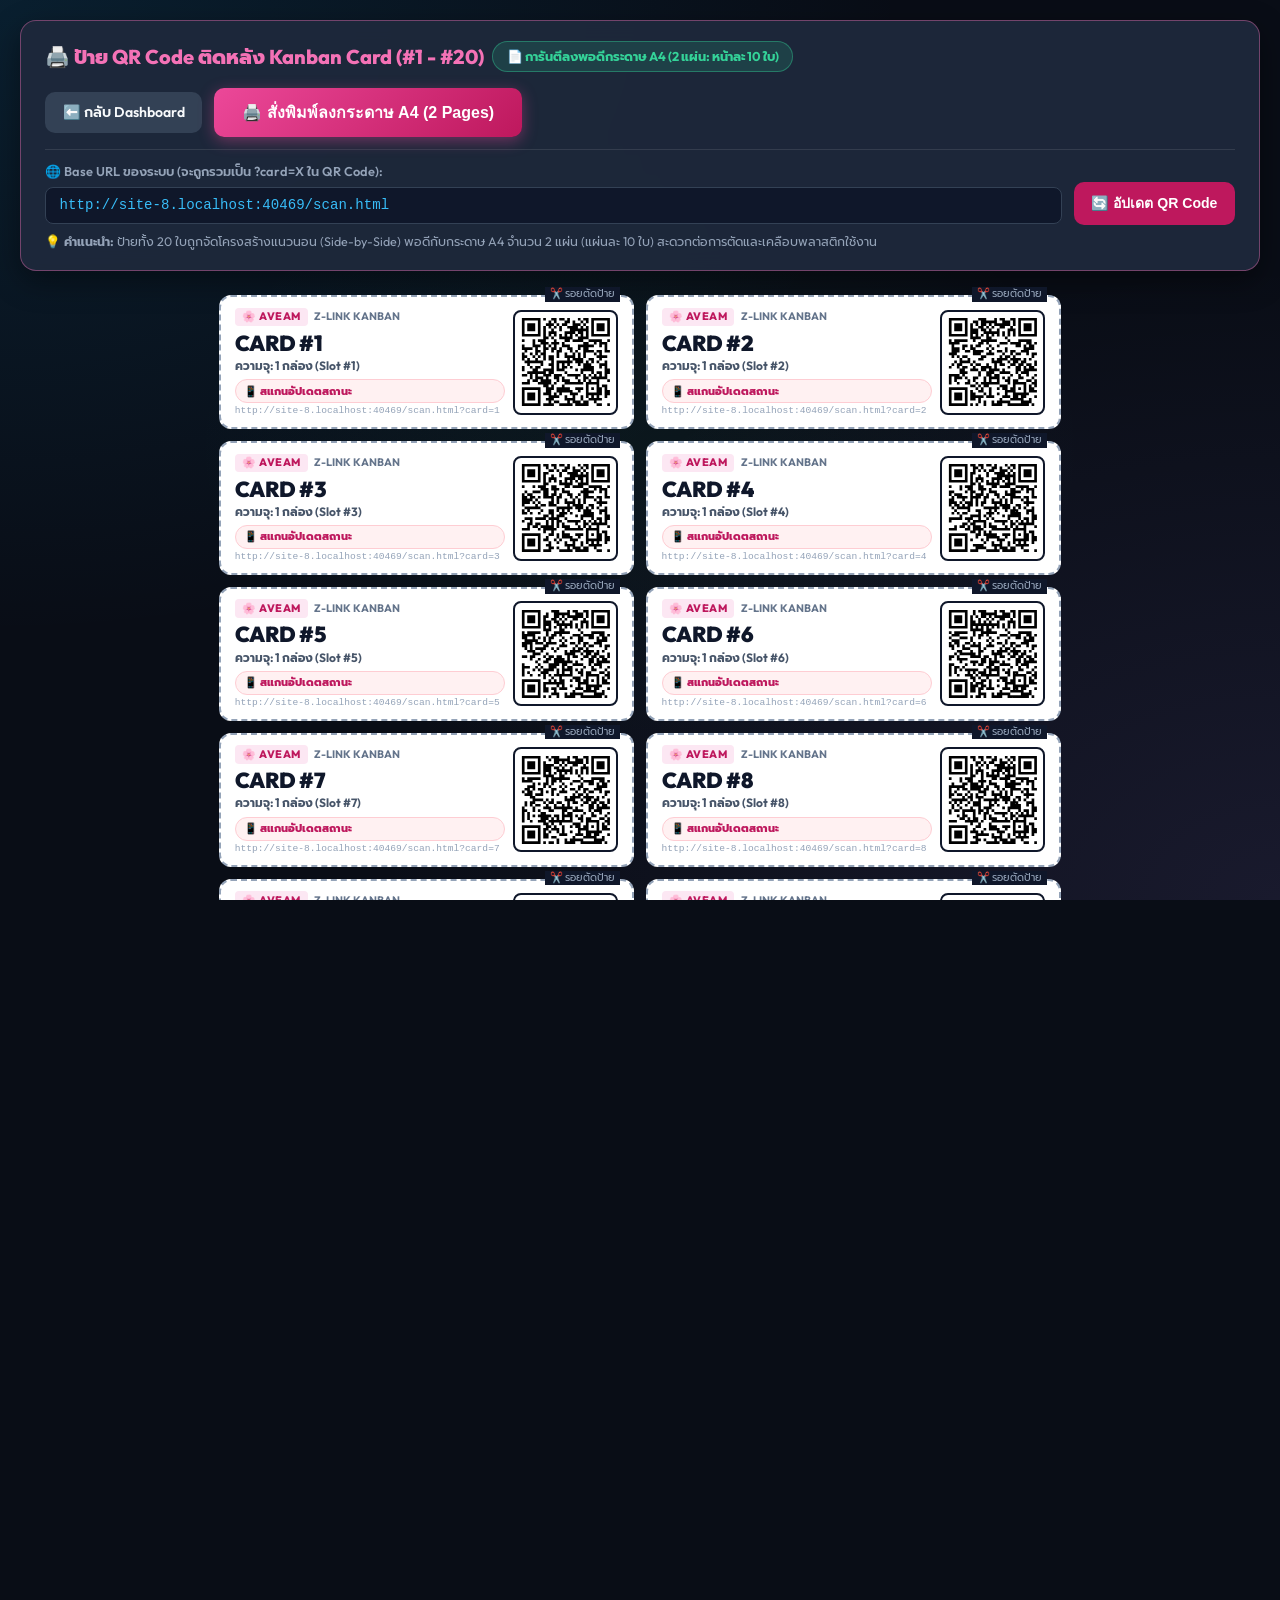
==== print-qr.html @ 9357ed95 "feat(wip): split WIP into CNC and Bench Assembly dual sub-boxes and add operator matrix display" ====
<!DOCTYPE html>
<html lang="th" class="print-page">
<head>
  <meta charset="UTF-8">
  <meta name="viewport" content="width=device-width, initial-scale=1.0">
  <title>Z-LINK Kanban Cards - QR Code Printable Labels (A4 Single Page) | Aveam</title>
  <link rel="stylesheet" href="css/style.css?v=20261001_v7">
  <style>
    /* Global Page Styling */
    body {
      background-color: #0f172a;
      color: #f8fafc;
      font-family: 'Inter', system-ui, -apple-system, sans-serif;
      margin: 0;
      padding: 1.25rem;
    }

    .print-control-panel {
      background: rgba(30, 41, 59, 0.95);
      border: 1px solid rgba(244, 114, 182, 0.4);
      border-radius: 16px;
      padding: 1.25rem 1.5rem;
      margin-bottom: 1.5rem;
      box-shadow: 0 10px 30px rgba(0, 0, 0, 0.4);
      backdrop-filter: blur(10px);
    }

    .panel-header {
      display: flex;
      justify-content: space-between;
      align-items: center;
      flex-wrap: wrap;
      gap: 1rem;
      margin-bottom: 0.75rem;
      border-bottom: 1px solid rgba(255, 255, 255, 0.1);
      padding-bottom: 0.75rem;
    }

    .panel-title {
      font-size: 1.25rem;
      font-weight: 800;
      color: #f472b6;
      display: flex;
      align-items: center;
      gap: 0.5rem;
    }

    .url-config-row {
      display: flex;
      align-items: center;
      gap: 0.75rem;
      flex-wrap: wrap;
    }

    .url-input-group {
      flex: 1;
      min-width: 280px;
    }

    .url-input-group label {
      display: block;
      font-size: 0.8rem;
      color: #94a3b8;
      margin-bottom: 0.35rem;
      font-weight: 600;
    }

    .url-input-group input {
      width: 100%;
      background: #0f172a;
      border: 1px solid #334155;
      border-radius: 8px;
      padding: 0.6rem 0.85rem;
      color: #38bdf8;
      font-family: monospace;
      font-size: 0.88rem;
      outline: none;
    }

    .url-input-group input:focus {
      border-color: #f472b6;
      box-shadow: 0 0 0 2px rgba(244, 114, 182, 0.2);
    }

    .btn-print {
      background: linear-gradient(135deg, #ec4899, #be185d);
      color: white;
      border: none;
      padding: 0.75rem 1.75rem;
      border-radius: 10px;
      font-weight: 800;
      font-size: 1rem;
      cursor: pointer;
      display: inline-flex;
      align-items: center;
      gap: 0.5rem;
      box-shadow: 0 4px 15px rgba(236, 72, 153, 0.4);
      transition: all 0.2s ease;
    }

    .btn-print:hover {
      transform: translateY(-2px);
      box-shadow: 0 6px 20px rgba(236, 72, 153, 0.6);
    }

    .btn-back {
      background: #334155;
      color: #f8fafc;
      border: none;
      padding: 0.65rem 1.1rem;
      border-radius: 10px;
      font-weight: 600;
      font-size: 0.88rem;
      text-decoration: none;
      display: inline-flex;
      align-items: center;
      gap: 0.4rem;
      transition: all 0.2s ease;
    }

    .btn-back:hover {
      background: #475569;
    }

    .a4-notice-badge {
      display: inline-flex;
      align-items: center;
      gap: 0.4rem;
      background: rgba(52, 211, 153, 0.15);
      border: 1px solid rgba(52, 211, 153, 0.4);
      color: #34d399;
      padding: 0.35rem 0.85rem;
      border-radius: 20px;
      font-size: 0.8rem;
      font-weight: 700;
    }

    /* SCREEN PREVIEW CONTAINER (A4 Proportion Simulation) */
    .printable-cards-grid {
      display: grid;
      grid-template-columns: repeat(2, 1fr);
      gap: 0.75rem;
      max-width: 860px;
      margin: 0 auto;
    }

    /* INDIVIDUAL KANBAN CARD LABEL (Compact Horizontal Side-by-Side Design) */
    .qr-card-label {
      background: #ffffff;
      color: #0f172a;
      border: 2px dashed #94a3b8;
      border-radius: 12px;
      padding: 0.65rem 0.85rem;
      display: flex;
      flex-direction: row;
      align-items: center;
      justify-content: space-between;
      box-sizing: border-box;
      position: relative;
      min-height: 125px;
    }

    .card-info-side {
      flex: 1;
      display: flex;
      flex-direction: column;
      justify-content: center;
      padding-right: 0.5rem;
    }

    .brand-row {
      display: flex;
      align-items: center;
      gap: 0.4rem;
      margin-bottom: 0.2rem;
    }

    .brand-tag {
      font-size: 0.68rem;
      font-weight: 800;
      background: #fce7f3;
      color: #be185d;
      padding: 0.1rem 0.45rem;
      border-radius: 4px;
      letter-spacing: 0.5px;
    }

    .system-tag {
      font-size: 0.68rem;
      font-weight: 700;
      color: #64748b;
    }

    .card-big-title {
      font-size: 1.35rem;
      font-weight: 900;
      color: #0f172a;
      line-height: 1.1;
      margin: 0.15rem 0;
      letter-spacing: -0.5px;
    }

    .card-subtitle {
      font-size: 0.75rem;
      font-weight: 700;
      color: #475569;
      margin-bottom: 0.3rem;
    }

    .scan-instruction {
      font-size: 0.68rem;
      font-weight: 800;
      color: #be185d;
      background: #fff1f2;
      padding: 0.2rem 0.5rem;
      border-radius: 12px;
      border: 1px solid #fecdd3;
      display: inline-block;
      margin-bottom: 0.2rem;
    }

    .target-url-text {
      font-size: 0.6rem;
      color: #94a3b8;
      font-family: monospace;
      word-break: break-all;
      line-height: 1.1;
    }

    .qr-code-side {
      display: flex;
      flex-direction: column;
      align-items: center;
      justify-content: center;
    }

    .qr-code-wrapper {
      background: #ffffff;
      padding: 0.35rem;
      border: 2px solid #0f172a;
      border-radius: 8px;
      display: flex;
      justify-content: center;
      align-items: center;
      width: 105px;
      height: 105px;
      box-sizing: border-box;
    }

    .qr-code-wrapper svg,
    .qr-code-wrapper img,
    .qr-code-wrapper canvas {
      width: 100% !important;
      height: 100% !important;
      display: block;
    }

    .cut-line-hint {
      position: absolute;
      top: -10px;
      right: 12px;
      font-size: 0.65rem;
      color: #94a3b8;
      background: #0f172a;
      padding: 0 0.3rem;
    }

    /* ==========================================================================
       MEDIA PRINT STYLES - STRICT 1-PAGE A4 PORTRAIT ENFORCEMENT
       ========================================================================== */
    @page {
      size: A4 portrait;
      margin: 4mm 5mm;
    }

    @media print {
      html, body {
        background: #ffffff !important;
        color: #000000 !important;
        padding: 0 !important;
        margin: 0 !important;
        height: auto !important;
        overflow: visible !important;
      }

      .print-control-panel,
      .cut-line-hint,
      header,
      footer {
        display: none !important;
      }

      .printable-cards-grid {
        display: grid !important;
        grid-template-columns: repeat(2, 1fr) !important;
        gap: 3mm 4mm !important;
        width: 100% !important;
        height: auto !important;
        box-sizing: border-box !important;
        margin: 0 !important;
        padding: 0 !important;
      }

      .qr-card-label {
        border: 1.5px dashed #475569 !important;
        border-radius: 8px !important;
        padding: 2.5mm 3.5mm !important;
        box-shadow: none !important;
        page-break-inside: avoid !important;
        break-inside: avoid !important;
        height: 52mm !important;
        max-height: 52mm !important;
        box-sizing: border-box !important;
      }

      .brand-tag {
        background: #fce7f3 !important;
        color: #be185d !important;
        font-size: 6.5pt !important;
        -webkit-print-color-adjust: exact;
        print-color-adjust: exact;
      }

      .system-tag {
        font-size: 6.5pt !important;
        color: #475569 !important;
      }

      .card-big-title {
        font-size: 13pt !important;
        color: #000000 !important;
        font-weight: 900 !important;
      }

      .card-subtitle {
        font-size: 7.5pt !important;
        color: #334155 !important;
      }

      .scan-instruction {
        font-size: 6.5pt !important;
        background: #fff1f2 !important;
        color: #be185d !important;
        border: 1px solid #fecdd3 !important;
        -webkit-print-color-adjust: exact;
        print-color-adjust: exact;
      }

      .target-url-text {
        font-size: 5.5pt !important;
        color: #64748b !important;
      }

      .qr-code-wrapper {
        width: 44mm !important;
        height: 44mm !important;
        padding: 1mm !important;
        border: 1.5px solid #000000 !important;
        border-radius: 6px !important;
      }
    }
  </style>
</head>
<body>

  <!-- TOP CONTROL PANEL (EXCLUDED FROM PRINT) -->
  <div class="print-control-panel">
    <div class="panel-header">
      <div class="panel-title">
        <span>🖨️ ป้าย QR Code ติดหลัง Kanban Card (#1 - #20)</span>
        <span class="a4-notice-badge">📄 การันตีลงพอดีกระดาษ A4 (2 แผ่น: หน้าละ 10 ใบ)</span>
      </div>
      <div style="display: flex; gap: 0.75rem; align-items: center;">
        <a href="index.html" class="btn-back">⬅️ กลับ Dashboard</a>
        <button class="btn-print" onclick="window.print()">
          <span>🖨️ สั่งพิมพ์ลงกระดาษ A4 (2 Pages)</span>
        </button>
      </div>
    </div>

    <div class="url-config-row">
      <div class="url-input-group">
        <label for="baseUrlInput">🌐 Base URL ของระบบ (จะถูกรวมเป็น ?card=X ใน QR Code):</label>
        <input type="text" id="baseUrlInput" placeholder="https://your-domain.com/scan.html">
      </div>
      <button class="btn-back" onclick="updateQRCodes()" style="margin-top: 1.25rem; background: #be185d; color: white;">
        🔄 อัปเดต QR Code
      </button>
    </div>
    <div style="font-size: 0.78rem; color: #94a3b8; margin-top: 0.5rem;">
      💡 <strong>คำแนะนำ:</strong> ป้ายทั้ง 20 ใบถูกจัดโครงสร้างแนวนอน (Side-by-Side) พอดีกับกระดาษ A4 จำนวน 2 แผ่น (แผ่นละ 10 ใบ) สะดวกต่อการตัดและเคลือบพลาสติกใช้งาน
    </div>
  </div>

  <!-- PRINTABLE CARDS CONTAINER (20 CARDS) -->
  <div class="printable-cards-grid" id="cardsPrintContainer">
    <!-- Generated dynamically via JS -->
  </div>

  <!-- QR CODE GENERATOR SCRIPT (OFFLINE STANDALONE SVG GENERATOR) -->
  <script src="js/qrcode.min.js"></script>
  <script>
    // Offline QR code generator using qrcode.min.js SVG renderer
    function generateQRCodeSVG(text) {
      if (typeof qrcode !== 'undefined') {
        try {
          const typeNumber = 0; // Auto detect
          const errorCorrectionLevel = 0; // Level M
          const qr = qrcode(typeNumber, errorCorrectionLevel);
          qr.addData(text);
          qr.make();
          return qr.createSvgTag(3, 1);
        } catch (e) {
          console.error("qrcode library error:", e);
        }
      }
      // Fallback Image URL using QuickChart API if script fails
      const encoded = encodeURIComponent(text);
      return `<img src="https://quickchart.io/qr?text=${encoded}&size=150&margin=1" alt="QR Code" style="width:100%;height:100%;object-fit:contain;">`;
    }

    // Default base URL determination
    function getInitialBaseUrl() {
      const currentUrl = window.location.href;
      const baseUrl = currentUrl.substring(0, currentUrl.lastIndexOf('/') + 1) + 'scan.html';
      return baseUrl;
    }

    function renderPrintableCards() {
      const baseUrlInput = document.getElementById('baseUrlInput');
      let targetBase = baseUrlInput.value.trim();

      if (!targetBase) {
        targetBase = getInitialBaseUrl();
        baseUrlInput.value = targetBase;
      }

      const container = document.getElementById('cardsPrintContainer');
      let html = '';

      for (let i = 1; i <= 20; i++) {
        const fullCardUrl = targetBase.includes('?') 
          ? `${targetBase}&card=${i}`
          : `${targetBase}?card=${i}`;

        const qrSvg = generateQRCodeSVG(fullCardUrl);

        html += `
          <div class="qr-card-label">
            <span class="cut-line-hint">✂️ รอยตัดป้าย</span>
            
            <div class="card-info-side">
              <div class="brand-row">
                <span class="brand-tag">🌸 AVEAM</span>
                <span class="system-tag">Z-LINK KANBAN</span>
              </div>
              <div class="card-big-title">CARD #${i}</div>
              <div class="card-subtitle">ความจุ: 1 กล่อง (Slot #${i})</div>
              <div class="scan-instruction">📱 สแกนอัปเดตสถานะ</div>
              <div class="target-url-text">${fullCardUrl}</div>
            </div>

            <div class="qr-code-side">
              <div class="qr-code-wrapper" id="qr-box-${i}">
                ${qrSvg}
              </div>
            </div>
          </div>
        `;
      }

      container.innerHTML = html;
    }

    function updateQRCodes() {
      renderPrintableCards();
    }

    document.addEventListener('DOMContentLoaded', () => {
      document.getElementById('baseUrlInput').value = getInitialBaseUrl();
      renderPrintableCards();
    });
  </script>
</body>
</html>
---- css/style.css ----
/* ==========================================================================
   Z-LINK KANBAN REALTIME DASHBOARD - DESIGN SYSTEM & STYLES
   Style: Glassmorphism Dark Mode (Vibrant Cyber-Industrial Theme)
   ========================================================================== */

@import url('https://fonts.googleapis.com/css2?family=Outfit:wght@300;400;500;600;700;800&family=Prompt:wght@300;400;500;600;700&display=swap');

:root {
  /* Color Palette - Modern Dark Theme */
  --bg-dark: #090d16;
  --bg-card: rgba(18, 26, 43, 0.75);
  --bg-card-hover: rgba(28, 40, 65, 0.85);
  --bg-glass: rgba(255, 255, 255, 0.03);
  --border-glass: rgba(255, 255, 255, 0.08);
  --border-glow: rgba(56, 189, 248, 0.25);
  
  /* Text Colors */
  --text-main: #f8fafc;
  --text-muted: #94a3b8;
  --text-dim: #64748b;
  
  /* Status Colors */
  --color-job-board: #94a3b8;
  --color-job-board-bg: rgba(148, 163, 184, 0.1);
  
  --color-wip: #38bdf8;
  --color-wip-glow: rgba(56, 189, 248, 0.4);
  --color-wip-bg: rgba(56, 189, 248, 0.12);
  
  --color-qa: #fbbf24;
  --color-qa-glow: rgba(251, 191, 36, 0.4);
  --color-qa-bg: rgba(251, 191, 36, 0.12);
  
  --color-fg: #34d399;
  --color-fg-glow: rgba(52, 211, 153, 0.4);
  --color-fg-bg: rgba(52, 211, 153, 0.12);
  
  --color-shipped: #a78bfa;
  --color-shipped-glow: rgba(167, 139, 250, 0.4);
  --color-shipped-bg: rgba(167, 139, 250, 0.12);

  /* Functional Colors */
  --accent-cyan: #0ea5e9;
  --accent-emerald: #10b981;
  --accent-rose: #f43f5e;
  
  /* Typography */
  --font-family: 'Outfit', 'Prompt', -apple-system, BlinkMacSystemFont, sans-serif;

  /* Elevation & Shadows */
  --shadow-card: 0 8px 32px 0 rgba(0, 0, 0, 0.37);
  --shadow-glow-cyan: 0 0 20px rgba(56, 189, 248, 0.25);
  --shadow-glow-green: 0 0 20px rgba(52, 211, 153, 0.25);
}

* {
  box-sizing: border-box;
  margin: 0;
  padding: 0;
}

html, body {
  margin: 0;
  padding: 0;
  box-sizing: border-box;
}

/* Default Desktop Dashboard Viewport Lock (Single Page) */
html:not(.mobile-page):not(.print-page) {
  height: 100vh;
  max-height: 100vh;
  overflow: hidden;
}

body:not(.mobile-body):not(.print-page):not(.theme-sakura-pink) {
  height: 100vh;
  max-height: 100vh;
  overflow: hidden;
  background-color: var(--bg-dark);
  background-image: 
    radial-gradient(at 0% 0%, rgba(14, 165, 233, 0.12) 0px, transparent 50%),
    radial-gradient(at 100% 100%, rgba(167, 139, 250, 0.1) 0px, transparent 50%),
    radial-gradient(at 50% 50%, rgba(52, 211, 153, 0.05) 0px, transparent 50%);
  background-attachment: fixed;
  color: var(--text-main);
  font-family: var(--font-family);
  display: flex;
  flex-direction: column;
  line-height: 1.4;
}

/* Mobile Scanner & Print Pages - Scrollable */
html.mobile-page,
body.mobile-body,
body.theme-sakura-pink {
  height: auto !important;
  min-height: 100% !important;
  max-height: none !important;
  overflow-y: auto !important;
  overflow-x: hidden !important;
  display: block !important;
  -webkit-overflow-scrolling: touch !important;
  touch-action: pan-y !important;
}

html.mobile-page {
  overflow-y: auto !important;
  height: auto !important;
}

html.print-page,
body.print-page {
  height: auto !important;
  max-height: none !important;
  overflow-y: auto !important;
  display: block !important;
}

/* ==========================================================================
   HEADER SECTION
   ========================================================================== */

.dashboard-header {
  display: flex;
  justify-content: space-between;
  align-items: center;
  padding: 0.45rem 1.25rem;
  background: rgba(15, 23, 42, 0.85);
  backdrop-filter: blur(16px);
  -webkit-backdrop-filter: blur(16px);
  border-bottom: 1px solid var(--border-glass);
  flex-shrink: 0;
  z-index: 100;
}

.brand-section {
  display: flex;
  align-items: center;
  gap: 0.75rem;
}

.brand-logo-badge {
  background: linear-gradient(135deg, #0284c7, #0369a1);
  color: white;
  font-weight: 800;
  font-size: 1.1rem;
  padding: 0.3rem 0.65rem;
  border-radius: 8px;
  letter-spacing: 1px;
  box-shadow: 0 4px 12px rgba(2, 132, 199, 0.4);
}

.title-group h1 {
  font-size: 1.25rem;
  font-weight: 700;
  letter-spacing: 0.5px;
  background: linear-gradient(to right, #ffffff, #94a3b8);
  -webkit-background-clip: text;
  -webkit-text-fill-color: transparent;
  line-height: 1.2;
}

.title-group p {
  font-size: 0.72rem;
  color: var(--text-muted);
  margin: 0.1rem 0 0 0;
}

/* KPI Badges Top Bar */
.kpi-container {
  display: flex;
  gap: 0.65rem;
  align-items: center;
}

.kpi-card {
  display: flex;
  align-items: center;
  gap: 0.55rem;
  background: var(--bg-card);
  border: 1px solid var(--border-glass);
  padding: 0.3rem 0.75rem;
  border-radius: 10px;
  backdrop-filter: blur(8px);
  box-shadow: var(--shadow-card);
  transition: transform 0.2s ease, border-color 0.2s ease;
}

.kpi-card:hover {
  transform: translateY(-2px);
  border-color: rgba(255, 255, 255, 0.2);
}

.kpi-icon {
  font-size: 1.15rem;
  display: flex;
  align-items: center;
  justify-content: center;
  width: 32px;
  height: 32px;
  border-radius: 8px;
}

.kpi-icon.fg { background: var(--color-fg-bg); color: var(--color-fg); }
.kpi-icon.wip { background: var(--color-wip-bg); color: var(--color-wip); }
.kpi-icon.shipped { background: var(--color-shipped-bg); color: var(--color-shipped); }

.kpi-info {
  display: flex;
  flex-direction: column;
}

.kpi-label {
  font-size: 0.65rem;
  text-transform: uppercase;
  letter-spacing: 0.5px;
  color: var(--text-muted);
  font-weight: 600;
  line-height: 1.1;
}

.kpi-value {
  font-size: 1.15rem;
  font-weight: 800;
  line-height: 1.2;
}

.live-clock-box {
  text-align: right;
  border-left: 1px solid var(--border-glass);
  padding-left: 0.85rem;
}

.live-time {
  font-size: 1.15rem;
  font-weight: 700;
  color: #f1f5f9;
  font-family: monospace;
  line-height: 1.1;
}

.live-date {
  font-size: 0.68rem;
  color: var(--text-muted);
}

/* ==========================================================================
   KANBAN BOARD GRID (5 COLUMNS)
   ========================================================================== */

.kanban-board-wrapper {
  padding: 0.4rem 1.25rem 0.5rem;
  max-width: 1920px;
  width: 100%;
  margin: 0 auto;
  box-sizing: border-box;
  flex: 1;
  min-height: 0;
  display: flex;
  flex-direction: column;
  overflow: hidden;
}

.kanban-grid {
  display: grid;
  grid-template-columns: repeat(5, 1fr);
  gap: 0.65rem;
  align-items: stretch;
  flex: 1;
  min-height: 0;
  height: 100%;
}

.kanban-column {
  background: var(--bg-card);
  border: 1px solid var(--border-glass);
  border-radius: 12px;
  padding: 0.5rem 0.65rem;
  backdrop-filter: blur(12px);
  -webkit-backdrop-filter: blur(12px);
  box-shadow: var(--shadow-card);
  height: 100%;
  min-height: 0;
  display: flex;
  flex-direction: column;
  box-sizing: border-box;
  transition: border-color 0.3s ease;
}

.column-header {
  display: flex;
  justify-content: space-between;
  align-items: center;
  padding-bottom: 0.3rem;
  margin-bottom: 0.35rem;
  border-bottom: 1px solid var(--border-glass);
  flex-shrink: 0;
}

.column-title {
  display: flex;
  align-items: center;
  gap: 0.4rem;
  font-size: 0.88rem;
  font-weight: 700;
  letter-spacing: 0.2px;
}

.column-badge {
  background: var(--bg-glass);
  border: 1px solid var(--border-glass);
  color: var(--text-muted);
  font-size: 0.72rem;
  font-weight: 700;
  padding: 0.12rem 0.5rem;
  border-radius: 16px;
}

/* Column Specific Header Styling */
.column-job-board .column-title { color: var(--color-job-board); }
.column-wip .column-title { color: var(--color-wip); }
.column-qa .column-title { color: var(--color-qa); }
.column-fg .column-title { color: var(--color-fg); }
.column-shipped .column-title { color: var(--color-shipped); }

.cards-container {
  display: flex;
  flex-direction: column;
  gap: 0.4rem;
  flex: 1;
  min-height: 0;
  overflow-y: auto;
  padding-right: 0.15rem;
  scrollbar-width: thin;
  scrollbar-color: rgba(255, 255, 255, 0.15) transparent;
}

.cards-container::-webkit-scrollbar {
  width: 4px;
}

.cards-container::-webkit-scrollbar-track {
  background: transparent;
}

.cards-container::-webkit-scrollbar-thumb {
  background: rgba(255, 255, 255, 0.15);
  border-radius: 4px;
}

/* 2-Column Compact Grid for Job Board */
.cards-grid-2col {
  display: grid;
  grid-template-columns: repeat(2, 1fr);
  gap: 0.3rem;
  align-content: start;
}

.kanban-card.card-compact {
  padding: 0.3rem 0.5rem;
  border-radius: 8px;
  display: flex;
  flex-direction: column;
  justify-content: space-between;
}

.card-compact-header {
  display: flex;
  justify-content: space-between;
  align-items: flex-start;
}

.card-compact-brand {
  display: flex;
  align-items: center;
  gap: 0.2rem;
  font-size: 0.68rem;
  font-weight: 800;
  color: #ffffff;
}

.card-compact-title {
  font-weight: 800;
  letter-spacing: 0.5px;
}

.card-compact-bignum {
  font-size: 1.25rem;
  font-weight: 800;
  color: #ffffff;
  line-height: 0.9;
  letter-spacing: -0.5px;
  font-family: var(--font-family);
}

.card-compact-status {
  font-size: 0.68rem;
  font-weight: 700;
  color: #f1f5f9;
  margin: 0.12rem 0;
}

.kanban-card.card-compact .card-time {
  font-size: 0.58rem;
  color: var(--text-dim);
  display: flex;
  align-items: center;
  gap: 0.25rem;
  margin-top: 0.15rem;
}

/* ==========================================================================
   KANBAN CARD COMPONENT
   ========================================================================== */

.kanban-card {
  background: rgba(30, 41, 59, 0.6);
  border: 1px solid var(--border-glass);
  border-radius: 14px;
  padding: 1rem;
  position: relative;
  overflow: hidden;
  transition: all 0.2s ease;
  box-shadow: 0 4px 16px rgba(0, 0, 0, 0.2);
}

.kanban-card:hover {
  transform: translateY(-4px) scale(1.01);
  box-shadow: 0 8px 24px rgba(0, 0, 0, 0.4);
  border-color: rgba(255, 255, 255, 0.2);
}

.kanban-card::before {
  content: '';
  position: absolute;
  left: 0;
  top: 0;
  bottom: 0;
  width: 4px;
  background: var(--card-accent, var(--text-muted));
  border-top-left-radius: 14px;
  border-bottom-left-radius: 14px;
}

.card-top {
  display: flex;
  justify-content: space-between;
  align-items: center;
  margin-bottom: 0.5rem;
}

.card-number-tag {
  font-size: 1.25rem;
  font-weight: 800;
  display: flex;
  align-items: center;
  gap: 0.35rem;
  letter-spacing: 0.5px;
}

.card-status-badge {
  font-size: 0.7rem;
  font-weight: 700;
  text-transform: uppercase;
  padding: 0.25rem 0.6rem;
  border-radius: 20px;
  letter-spacing: 0.5px;
}

.card-body {
  margin-top: 0.4rem;
}

.card-info-row {
  display: flex;
  justify-content: space-between;
  font-size: 0.8rem;
  color: var(--text-muted);
  margin-top: 0.25rem;
}

.card-time {
  font-size: 0.75rem;
  color: var(--text-dim);
  display: flex;
  align-items: center;
  gap: 0.25rem;
  margin-top: 0.5rem;
}

/* Card Status Specific Glows */
.card-wip {
  --card-accent: var(--color-wip);
  background: rgba(14, 165, 233, 0.08);
  border-color: rgba(56, 189, 248, 0.3);
  box-shadow: var(--shadow-glow-cyan);
}

.card-qa {
  --card-accent: var(--color-qa);
  background: rgba(251, 191, 36, 0.08);
  border-color: rgba(251, 191, 36, 0.3);
}

.card-fg {
  --card-accent: var(--color-fg);
  background: rgba(52, 211, 153, 0.08);
  border-color: rgba(52, 211, 153, 0.3);
  box-shadow: var(--shadow-glow-green);
}

.card-shipped {
  --card-accent: var(--color-shipped);
  opacity: 0.8;
}

/* FG Shelf Slot Grid View (2 Columns x 10 Rows - Full Height Fit) */
#colFGShelf {
  height: 100%;
  display: flex;
  flex-direction: column;
  overflow: hidden;
  padding-right: 0;
}

.fg-shelf-grid {
  display: grid;
  grid-template-columns: repeat(2, 1fr);
  grid-template-rows: repeat(10, 1fr);
  gap: 0.25rem;
  height: 100%;
  flex: 1;
  min-height: 0;
  box-sizing: border-box;
}

.fg-slot-cell {
  background: rgba(15, 23, 42, 0.55);
  border: 1px dashed rgba(255, 255, 255, 0.12);
  border-radius: 7px;
  padding: 0.2rem 0.4rem;
  display: flex;
  align-items: center;
  gap: 0.35rem;
  min-height: 0;
  box-sizing: border-box;
  transition: border-color 0.2s ease, background 0.2s ease;
}

.fg-slot-cell.occupied {
  background: rgba(16, 185, 129, 0.15);
  border: 1px solid rgba(52, 211, 153, 0.6);
  box-shadow: 0 0 10px rgba(52, 211, 153, 0.15);
}

.fg-box-icon {
  font-size: 1.15rem;
  line-height: 1;
  flex-shrink: 0;
}

.fg-slot-details {
  display: flex;
  flex-direction: column;
  justify-content: center;
  min-width: 0;
  flex: 1;
  line-height: 1.15;
}

.fg-slot-header {
  display: flex;
  align-items: center;
  gap: 0.25rem;
}

.fg-slot-number {
  font-size: 0.78rem;
  font-weight: 800;
  color: var(--text-muted);
}

.fg-slot-cell.occupied .fg-slot-number {
  color: #34d399;
}

.fg-slot-name {
  font-size: 0.7rem;
  font-weight: 700;
  color: #64748b;
  white-space: nowrap;
  overflow: hidden;
  text-overflow: ellipsis;
}

.fg-slot-cell.occupied .fg-slot-name {
  color: #f1f5f9;
}

.fg-slot-status {
  font-size: 0.6rem;
  font-weight: 600;
  color: #64748b;
  white-space: nowrap;
}

.fg-slot-cell.occupied .fg-slot-status {
  color: #34d399;
}

/* Empty State */
.empty-column-msg {
  text-align: center;
  padding: 1rem 0.5rem;
  color: var(--text-dim);
  font-size: 0.78rem;
  border: 1px dashed var(--border-glass);
  border-radius: 8px;
  margin-top: 0.5rem;
}

/* ==========================================================================
   MOBILE SCANNER STYLES (scan.html)
   ========================================================================== */

.mobile-app-wrapper {
  max-width: 480px;
  margin: 0 auto;
  padding: 1.25rem 1rem 3.5rem 1rem;
  min-height: 100vh;
  height: auto;
  display: flex;
  flex-direction: column;
  box-sizing: border-box;
}

.mobile-header {
  position: relative;
  text-align: center;
  margin-bottom: 1.25rem;
  padding-top: 0.25rem;
}

.mobile-header-top {
  display: flex;
  justify-content: space-between;
  align-items: center;
  margin-bottom: 0.6rem;
}

/* Mobile Exit Button (Top-Right) */
.btn-mobile-exit {
  background: rgba(244, 63, 94, 0.15);
  border: 1px solid rgba(244, 63, 94, 0.5);
  color: #fb7185;
  font-family: var(--font-family);
  font-size: 0.85rem;
  font-weight: 700;
  padding: 0.45rem 0.85rem;
  border-radius: 10px;
  cursor: pointer;
  display: inline-flex;
  align-items: center;
  gap: 0.35rem;
  transition: all 0.2s ease;
  box-shadow: 0 2px 8px rgba(244, 63, 94, 0.2);
}

.btn-mobile-exit:hover {
  background: rgba(244, 63, 94, 0.3);
  color: #fff;
  border-color: #f43f5e;
  transform: translateY(-1px);
}

.btn-mobile-exit:active {
  transform: scale(0.95);
}

/* Cloud Realtime Sync Status Indicator */
.cloud-sync-status {
  display: inline-flex;
  align-items: center;
  gap: 0.35rem;
  font-size: 0.72rem;
  font-weight: 700;
  padding: 0.25rem 0.6rem;
  border-radius: 12px;
  background: rgba(16, 185, 129, 0.15);
  color: #34d399;
  border: 1px solid rgba(16, 185, 129, 0.3);
  margin-bottom: 0.5rem;
}

.cloud-sync-status.syncing {
  background: rgba(251, 191, 36, 0.15);
  color: #fbbf24;
  border-color: rgba(251, 191, 36, 0.3);
}

.cloud-sync-dot {
  width: 7px;
  height: 7px;
  border-radius: 50%;
  background: #34d399;
  box-shadow: 0 0 8px #34d399;
}

.cloud-sync-status.syncing .cloud-sync-dot {
  background: #fbbf24;
  box-shadow: 0 0 8px #fbbf24;
  animation: pulseGlow 1s infinite alternate;
}

.mobile-card-display {
  background: var(--bg-card);
  border: 1px solid var(--border-glow);
  border-radius: 20px;
  padding: 1.75rem 1.25rem;
  text-align: center;
  backdrop-filter: blur(16px);
  box-shadow: var(--shadow-card);
  margin-bottom: 1.5rem;
}

.mobile-card-id {
  font-size: 3.2rem;
  font-weight: 800;
  letter-spacing: 1px;
  background: linear-gradient(135deg, #38bdf8, #34d399);
  -webkit-background-clip: text;
  -webkit-text-fill-color: transparent;
  line-height: 1.1;
  margin-bottom: 0.4rem;
}

.mobile-status-pill {
  display: inline-block;
  padding: 0.4rem 1.2rem;
  border-radius: 30px;
  font-weight: 700;
  font-size: 0.9rem;
  letter-spacing: 0.5px;
  text-transform: uppercase;
  margin-bottom: 1.5rem;
}

/* 1-Tap Action Button */
.btn-action-primary {
  width: 100%;
  padding: 1.25rem 1.5rem;
  font-size: 1.25rem;
  font-weight: 800;
  border-radius: 16px;
  border: none;
  cursor: pointer;
  display: flex;
  align-items: center;
  justify-content: center;
  gap: 0.75rem;
  box-shadow: 0 10px 25px rgba(0, 0, 0, 0.4);
  transition: all 0.2s cubic-bezier(0.4, 0, 0.2, 1);
  color: #0f172a;
}

.btn-action-primary:active {
  transform: scale(0.97);
}

.btn-wip { background: linear-gradient(135deg, #38bdf8, #0284c7); color: #0f172a; }
.btn-qa { background: linear-gradient(135deg, #fbbf24, #d97706); color: #0f172a; }
.btn-fg { background: linear-gradient(135deg, #34d399, #059669); color: #0f172a; }
.btn-shipped { background: linear-gradient(135deg, #a78bfa, #7c3aed); color: #ffffff; }

/* Confirmation Step Box & Save Button */
.confirm-action-box {
  background: rgba(15, 23, 42, 0.7);
  border: 2px solid rgba(56, 189, 248, 0.4);
  border-radius: 16px;
  padding: 1.25rem 1rem;
  margin-top: 0.5rem;
  animation: cardFadeIn 0.25s ease-out;
}

.confirm-status-flow {
  display: flex;
  align-items: center;
  justify-content: center;
  gap: 0.6rem;
  font-size: 0.95rem;
  font-weight: 700;
  margin-bottom: 1.1rem;
  flex-wrap: wrap;
}

.confirm-from-badge {
  background: rgba(148, 163, 184, 0.2);
  color: #cbd5e1;
  padding: 0.35rem 0.75rem;
  border-radius: 8px;
  font-size: 0.85rem;
}

.confirm-arrow {
  color: #38bdf8;
  font-size: 1.1rem;
  font-weight: 800;
}

.confirm-to-badge {
  background: rgba(56, 189, 248, 0.2);
  color: #38bdf8;
  padding: 0.35rem 0.75rem;
  border-radius: 8px;
  font-size: 0.85rem;
  border: 1px solid rgba(56, 189, 248, 0.4);
}

.confirm-btn-group {
  display: flex;
  flex-direction: column;
  gap: 0.65rem;
}

.btn-save-confirm {
  width: 100%;
  padding: 1.1rem 1.25rem;
  font-size: 1.2rem;
  font-weight: 800;
  border-radius: 14px;
  border: none;
  background: linear-gradient(135deg, #10b981, #059669);
  color: #ffffff;
  cursor: pointer;
  display: flex;
  align-items: center;
  justify-content: center;
  gap: 0.5rem;
  box-shadow: 0 8px 20px rgba(16, 185, 129, 0.35);
  transition: all 0.2s ease;
}

.btn-save-confirm:hover {
  background: linear-gradient(135deg, #34d399, #10b981);
  box-shadow: 0 10px 25px rgba(16, 185, 129, 0.5);
  transform: translateY(-2px);
}

.btn-save-confirm:active {
  transform: scale(0.97);
}

.btn-cancel-confirm {
  width: 100%;
  padding: 0.75rem 1rem;
  font-size: 0.95rem;
  font-weight: 700;
  border-radius: 12px;
  border: 1px solid rgba(255, 255, 255, 0.15);
  background: rgba(30, 41, 59, 0.6);
  color: #94a3b8;
  cursor: pointer;
  transition: all 0.2s ease;
}

.btn-cancel-confirm:hover {
  background: rgba(51, 65, 85, 0.8);
  color: #f8fafc;
}

.btn-cancel-confirm:active {
  transform: scale(0.98);
}

/* Undo / Revoke Command Button Styles */
.btn-undo-action {
  width: 100%;
  padding: 0.9rem 1.25rem;
  font-size: 1.05rem;
  font-weight: 700;
  border-radius: 14px;
  background: rgba(245, 158, 11, 0.12);
  color: #fbbf24;
  border: 1.5px solid rgba(245, 158, 11, 0.4);
  cursor: pointer;
  box-shadow: 0 4px 15px rgba(0, 0, 0, 0.2);
  transition: all 0.2s cubic-bezier(0.4, 0, 0.2, 1);
  display: flex;
  align-items: center;
  justify-content: center;
  gap: 0.5rem;
}

.btn-undo-action:hover:not(.disabled) {
  background: rgba(245, 158, 11, 0.22);
  border-color: #fbbf24;
  box-shadow: 0 0 15px rgba(245, 158, 11, 0.4);
  transform: translateY(-2px);
}

.btn-undo-action:active:not(.disabled) {
  transform: scale(0.97);
}

.btn-undo-action.disabled {
  background: rgba(30, 41, 59, 0.4);
  color: #64748b;
  border-color: rgba(255, 255, 255, 0.08);
  cursor: not-allowed;
  opacity: 0.6;
}

.btn-undo-action.active-undo {
  background: rgba(245, 158, 11, 0.25);
  border: 2px solid #f59e0b;
  color: #fef08a;
  box-shadow: 0 0 18px rgba(245, 158, 11, 0.6);
  animation: pulseGlow 1.5s infinite alternate;
}

@keyframes pulseGlow {
  from { box-shadow: 0 0 10px rgba(245, 158, 11, 0.4); }
  to { box-shadow: 0 0 22px rgba(245, 158, 11, 0.8); }
}

.quick-card-selector {
  margin-top: 1.5rem;
  background: var(--bg-card);
  border: 1px solid var(--border-glass);
  border-radius: 16px;
  padding: 1.25rem;
}

.selector-title {
  font-size: 0.85rem;
  color: var(--text-muted);
  margin-bottom: 0.75rem;
  text-align: center;
  font-weight: 600;
}

.card-buttons-grid {
  display: grid;
  grid-template-columns: repeat(5, 1fr);
  gap: 0.5rem;
}

.btn-card-num {
  padding: 0.6rem;
  font-size: 1rem;
  font-weight: 700;
  background: rgba(30, 41, 59, 0.8);
  border: 1px solid var(--border-glass);
  color: var(--text-main);
  border-radius: 10px;
  cursor: pointer;
  transition: all 0.2s ease;
}

.btn-card-num.active {
  background: var(--accent-cyan);
  color: #0f172a;
  border-color: var(--accent-cyan);
}

/* ==========================================================================
   TV CAROUSEL WRAPPER STYLES (tv-carousel.html)
   ========================================================================== */

.carousel-viewport {
  position: fixed;
  top: 0;
  left: 0;
  width: 100vw;
  height: 100vh;
  background: #000;
  overflow: hidden;
}

.carousel-frame {
  position: absolute;
  top: 0;
  left: 0;
  width: 100%;
  height: 100%;
  border: none;
  opacity: 0;
  transition: opacity 1s ease-in-out;
  pointer-events: none;
}

.carousel-frame.active {
  opacity: 1;
  pointer-events: auto;
}

/* Top Progress Indicator Bar */
.carousel-progress-bar {
  position: fixed;
  top: 0;
  left: 0;
  height: 4px;
  background: linear-gradient(90deg, #38bdf8, #34d399);
  width: 0%;
  z-index: 9999;
  transition: width 0.1s linear;
}

.carousel-badge {
  position: fixed;
  bottom: 1.5rem;
  right: 1.5rem;
  background: rgba(15, 23, 42, 0.85);
  border: 1px solid var(--border-glass);
  padding: 0.5rem 1rem;
  border-radius: 30px;
  font-size: 0.8rem;
  color: var(--text-muted);
  backdrop-filter: blur(10px);
  z-index: 9999;
  display: flex;
  align-items: center;
  gap: 0.5rem;
}

.btn-tv-mode:hover {
  background: rgba(14, 165, 233, 0.4) !important;
  border-color: #38bdf8 !important;
  box-shadow: 0 0 16px rgba(56, 189, 248, 0.5);
  transform: translateY(-1px);
}

/* ==========================================================================
   ANIMATIONS & UTILITIES
   ========================================================================== */

@keyframes cardFadeIn {
  from {
    opacity: 0;
    transform: translateY(10px);
  }
  to {
    opacity: 1;
    transform: translateY(0);
  }
}

/* Responsive Breakpoints for PC & TV */
@media (max-width: 1400px) {
  .kanban-grid {
    grid-template-columns: repeat(3, 1fr);
  }
}

@media (max-width: 900px) {
  .kanban-grid {
    grid-template-columns: repeat(1, 1fr);
  }
  .dashboard-header {
    flex-direction: column;
    gap: 1rem;
  }
}

/* ==========================================================================
   MOBILE SCANNER SAKURA PINK THEME (scan.html)
   ========================================================================== */

body.theme-sakura-pink {
  background-color: #fff0f5;
  background-image: 
    radial-gradient(at 0% 0%, rgba(244, 114, 182, 0.25) 0px, transparent 50%),
    radial-gradient(at 100% 0%, rgba(251, 113, 133, 0.2) 0px, transparent 50%),
    radial-gradient(at 50% 100%, rgba(236, 72, 153, 0.18) 0px, transparent 50%),
    linear-gradient(180deg, #fff0f5 0%, #fce7f3 50%, #fbcfe8 100%);
  background-attachment: fixed;
  color: #1e293b;
}

body.theme-sakura-pink .mobile-header h2 {
  color: #831843;
  font-weight: 800;
}

body.theme-sakura-pink .mobile-header p {
  color: #9d174d;
}

body.theme-sakura-pink .brand-logo-badge {
  background: linear-gradient(135deg, #f472b6, #db2777);
  box-shadow: 0 4px 14px rgba(219, 39, 119, 0.35);
  color: #ffffff;
}

body.theme-sakura-pink .mobile-card-display {
  background: rgba(255, 255, 255, 0.88);
  border: 2px solid rgba(244, 114, 182, 0.4);
  box-shadow: 0 12px 36px rgba(219, 39, 119, 0.18), 0 0 20px rgba(251, 207, 232, 0.5);
  backdrop-filter: blur(16px);
  -webkit-backdrop-filter: blur(16px);
}

body.theme-sakura-pink .mobile-card-id {
  background: linear-gradient(135deg, #ec4899, #be185d, #e11d48);
  -webkit-background-clip: text;
  -webkit-text-fill-color: transparent;
  font-weight: 900;
  text-shadow: 0 4px 12px rgba(236, 72, 153, 0.2);
}

body.theme-sakura-pink .quick-card-selector {
  background: rgba(255, 255, 255, 0.85);
  border: 1px solid rgba(244, 114, 182, 0.35);
  box-shadow: 0 8px 24px rgba(219, 39, 119, 0.12);
  backdrop-filter: blur(12px);
}

body.theme-sakura-pink .selector-title {
  color: #9d174d;
  font-weight: 700;
}

body.theme-sakura-pink .btn-card-num {
  background: rgba(252, 231, 243, 0.75);
  border: 1.5px solid rgba(244, 114, 182, 0.35);
  color: #831843;
}

body.theme-sakura-pink .btn-card-num:hover {
  background: rgba(244, 114, 182, 0.25);
  border-color: #ec4899;
}

body.theme-sakura-pink .btn-card-num.active {
  background: linear-gradient(135deg, #ec4899, #db2777);
  color: #ffffff;
  border-color: #be185d;
  box-shadow: 0 4px 12px rgba(219, 39, 119, 0.4);
}

body.theme-sakura-pink .btn-undo-action {
  background: rgba(244, 114, 182, 0.15);
  color: #be185d;
  border: 1.5px solid rgba(244, 114, 182, 0.45);
}

body.theme-sakura-pink .btn-undo-action.active-undo {
  background: rgba(236, 72, 153, 0.2);
  border: 2px solid #ec4899;
  color: #831843;
  box-shadow: 0 0 18px rgba(236, 72, 153, 0.5);
}

body.theme-sakura-pink .btn-undo-action.disabled {
  background: rgba(253, 242, 248, 0.6);
  color: #9ca3af;
  border-color: rgba(244, 114, 182, 0.2);
}

body.theme-sakura-pink footer a {
  color: #be185d !important;
  font-weight: 700;
}

/* ==========================================================================
   TOP INFO METRICS ROW (4 BOXES FROM MOCKUP)
   ========================================================================== */

.top-info-row {
  display: grid;
  grid-template-columns: 2.2fr 1fr 1.4fr;
  gap: 0.65rem;
  margin-bottom: 0.45rem;
  align-items: stretch;
  flex-shrink: 0;
}

.info-card {
  background: var(--bg-card);
  border: 1px solid var(--border-glass);
  border-radius: 12px;
  padding: 0.4rem 0.85rem;
  backdrop-filter: blur(12px);
  -webkit-backdrop-filter: blur(12px);
  box-shadow: var(--shadow-card);
  display: flex;
  flex-direction: column;
  justify-content: space-between;
  transition: border-color 0.3s ease, transform 0.2s ease;
}

.info-card:hover {
  border-color: rgba(255, 255, 255, 0.18);
  transform: translateY(-2px);
}

.info-card-header {
  margin-bottom: 0.15rem;
}

.info-card-title {
  font-size: 0.82rem;
  font-weight: 700;
  color: var(--text-main);
  letter-spacing: 0.5px;
}

.chart-wrapper {
  display: flex;
  gap: 0.35rem;
  align-items: stretch;
}

.chart-y-axis {
  display: flex;
  flex-direction: column;
  justify-content: space-between;
  font-size: 0.62rem;
  color: var(--text-dim);
  font-weight: 700;
  padding-bottom: 0.9rem;
  text-align: right;
  min-width: 18px;
}

.chart-container {
  display: flex;
  flex-direction: column;
  gap: 0.15rem;
  flex-grow: 1;
  width: 100%;
}

.shipment-svg-chart {
  width: 100%;
  height: 56px;
  display: block;
}

/* Operator Matrix Grid (CNC, Assembly, OJT, Total) */
.operator-matrix-grid {
  display: flex;
  align-items: center;
  justify-content: space-between;
  gap: 0.35rem;
  margin: 0.15rem 0 0.1rem 0;
  width: 100%;
}

.op-stat-item {
  display: flex;
  flex-direction: column;
  align-items: center;
  justify-content: center;
  flex: 1;
  text-align: center;
}

.op-stat-label {
  font-size: 0.72rem;
  font-weight: 700;
  color: #94a3b8;
  letter-spacing: 0.3px;
  line-height: 1;
  margin-bottom: 0.2rem;
}

.op-stat-val {
  font-size: 1.55rem;
  font-weight: 800;
  color: #f8fafc;
  line-height: 1;
  font-family: var(--font-family);
}

.op-stat-divider {
  width: 1px;
  height: 28px;
  background: rgba(255, 255, 255, 0.12);
  flex-shrink: 0;
}

.op-stat-divider-gold {
  background: rgba(251, 191, 36, 0.35);
}

.op-stat-total .total-label {
  color: #fbbf24;
  font-weight: 800;
}

.op-stat-total .total-val {
  color: #fbbf24;
  font-size: 1.85rem;
  text-shadow: 0 0 10px rgba(251, 191, 36, 0.35);
}

.info-card-subtext {
  font-size: 0.68rem;
  color: var(--text-dim);
}

/* WIP Process Dual Container (CNC & Assembly Sub-Boxes) */
.wip-dual-container {
  display: flex;
  flex-direction: column;
  gap: 0.45rem;
  flex: 1;
  min-height: 0;
  height: 100%;
  overflow: hidden;
}

.wip-sub-box {
  flex: 1;
  min-height: 0;
  background: rgba(15, 23, 42, 0.45);
  border: 1px solid rgba(255, 255, 255, 0.12);
  border-radius: 9px;
  padding: 0.35rem 0.45rem;
  display: flex;
  flex-direction: column;
  box-sizing: border-box;
  transition: border-color 0.2s ease;
}

.wip-box-cnc {
  border-color: rgba(56, 189, 248, 0.32);
}

.wip-box-assy {
  border-color: rgba(14, 165, 233, 0.32);
}

.wip-sub-header {
  display: flex;
  justify-content: space-between;
  align-items: center;
  padding-bottom: 0.2rem;
  margin-bottom: 0.25rem;
  border-bottom: 1px dashed rgba(255, 255, 255, 0.1);
  flex-shrink: 0;
}

.wip-sub-title {
  display: flex;
  align-items: center;
  gap: 0.3rem;
  font-size: 0.76rem;
  font-weight: 700;
  color: #38bdf8;
}

.wip-sub-badge {
  background: rgba(56, 189, 248, 0.15);
  border: 1px solid rgba(56, 189, 248, 0.35);
  color: #38bdf8;
  font-size: 0.65rem;
  font-weight: 700;
  padding: 0.05rem 0.35rem;
  border-radius: 10px;
  line-height: 1.2;
}

.wip-sub-cards {
  flex: 1;
  min-height: 0;
  overflow-y: auto;
  display: flex;
  flex-direction: column;
  gap: 0.3rem;
  padding-right: 0.1rem;
}

.card-wip-cnc {
  border-color: rgba(56, 189, 248, 0.45);
}

.card-wip-assy {
  border-color: rgba(14, 165, 233, 0.45);
}

.status-display {
  margin: 0;
}

.status-state-text {
  font-size: 1.55rem;
  font-weight: 900;
  letter-spacing: 1px;
  color: #38bdf8; /* Default Cyan */
  line-height: 1.1;
  transition: color 0.3s ease;
}

.status-detail-text {
  font-size: 0.75rem;
  color: var(--text-muted);
  font-weight: 600;
}

/* Header Total Shipped 2026 Badge */
.total-shipped-badge {
  border-color: rgba(56, 189, 248, 0.35);
}

/* ==========================================================================
   MOBILE ASSEMBLY STATUS SECTION & ISSUE POPUP MODAL (scan.html)
   ========================================================================== */

.assembly-status-section {
  margin-top: 1.25rem;
  background: rgba(255, 255, 255, 0.88);
  border: 1px solid rgba(244, 114, 182, 0.35);
  border-radius: 16px;
  padding: 1.25rem;
  box-shadow: 0 8px 24px rgba(219, 39, 119, 0.12);
  backdrop-filter: blur(12px);
}

.assembly-status-title {
  font-size: 0.88rem;
  color: #9d174d;
  font-weight: 800;
  margin-bottom: 0.75rem;
  text-align: center;
}

.assembly-status-grid {
  display: flex;
  flex-direction: column;
  gap: 0.6rem;
}

.btn-status-option {
  width: 100%;
  padding: 0.85rem 1rem;
  font-size: 0.95rem;
  font-weight: 800;
  border-radius: 12px;
  cursor: pointer;
  border: 1.5px solid transparent;
  transition: all 0.2s ease;
  display: flex;
  align-items: center;
  justify-content: center;
  gap: 0.5rem;
}

.btn-status-running {
  background: rgba(14, 165, 233, 0.15);
  color: #0284c7;
  border-color: rgba(14, 165, 233, 0.35);
}

.btn-status-issue {
  background: rgba(244, 63, 94, 0.15);
  color: #be123c;
  border-color: rgba(244, 63, 94, 0.35);
}

.btn-status-noprod {
  background: rgba(16, 185, 129, 0.15);
  color: #047857;
  border-color: rgba(16, 185, 129, 0.35);
}

.btn-status-option:active, .btn-status-option.active-status-selected {
  box-shadow: 0 0 16px rgba(0,0,0,0.2);
  transform: scale(0.98);
  border-width: 2.5px;
}

/* Issue Modal Overlay */
.modal-overlay {
  position: fixed;
  top: 0;
  left: 0;
  width: 100vw;
  height: 100vh;
  background: rgba(15, 23, 42, 0.75);
  backdrop-filter: blur(8px);
  z-index: 20000;
  display: flex;
  align-items: center;
  justify-content: center;
  padding: 1.5rem;
}

.modal-card {
  background: #ffffff;
  border-radius: 20px;
  padding: 1.5rem;
  width: 100%;
  max-width: 440px;
  box-shadow: 0 20px 50px rgba(0,0,0,0.3);
  animation: cardFadeIn 0.3s ease;
  color: #1e293b;
}

.modal-header {
  display: flex;
  justify-content: space-between;
  align-items: center;
  font-size: 1.1rem;
  font-weight: 800;
  color: #be123c;
  margin-bottom: 1rem;
  border-bottom: 1px solid #f1f5f9;
  padding-bottom: 0.75rem;
}

.btn-close-modal {
  background: none;
  border: none;
  font-size: 1.2rem;
  cursor: pointer;
  color: #64748b;
}

.modal-body label {
  display: block;
  font-size: 0.88rem;
  font-weight: 700;
  color: #334155;
  margin-bottom: 0.5rem;
}

.modal-body textarea {
  width: 100%;
  padding: 0.8rem;
  border-radius: 12px;
  border: 1.5px solid #cbd5e1;
  font-family: inherit;
  font-size: 0.95rem;
  resize: vertical;
  outline: none;
}

.modal-body textarea:focus {
  border-color: #ec4899;
  box-shadow: 0 0 10px rgba(236, 72, 153, 0.2);
}

.modal-footer {
  display: flex;
  gap: 0.75rem;
  margin-top: 1.25rem;
}

.btn-modal-cancel {
  flex: 1;
  padding: 0.75rem;
  border-radius: 12px;
  border: 1px solid #cbd5e1;
  background: #f8fafc;
  color: #475569;
  font-weight: 700;
  cursor: pointer;
}

.btn-modal-submit {
  flex: 1.5;
  padding: 0.75rem;
  border-radius: 12px;
  border: none;
  background: linear-gradient(135deg, #e11d48, #be123c);
  color: #ffffff;
  font-weight: 800;
  cursor: pointer;
  box-shadow: 0 4px 14px rgba(225, 29, 72, 0.3);
}

/* ==========================================================================
   ADMIN OVERRIDE CONTROL PANEL MODAL STYLES
   ========================================================================== */

.admin-modal-card {
  background: #0f172a;
  border: 1px solid rgba(255, 255, 255, 0.15);
  border-radius: 20px;
  padding: 1.75rem;
  width: 100%;
  max-width: 820px;
  max-height: 90vh;
  display: flex;
  flex-direction: column;
  box-shadow: 0 25px 60px rgba(0, 0, 0, 0.6);
  color: #f8fafc;
  animation: cardFadeIn 0.3s ease;
}

.admin-modal-header {
  display: flex;
  justify-content: space-between;
  align-items: center;
  margin-bottom: 1.2rem;
  padding-bottom: 0.8rem;
  border-bottom: 1px solid rgba(255, 255, 255, 0.1);
}

.admin-modal-title {
  display: flex;
  align-items: center;
  gap: 0.6rem;
  font-size: 1.25rem;
  font-weight: 800;
  color: #fbbf24;
}

.admin-tabs-nav {
  display: flex;
  gap: 0.5rem;
  background: rgba(15, 23, 42, 0.6);
  padding: 0.35rem;
  border-radius: 12px;
  border: 1px solid rgba(255, 255, 255, 0.08);
  margin-bottom: 1.25rem;
}

.admin-tab-btn {
  flex: 1;
  padding: 0.65rem 1rem;
  border-radius: 9px;
  border: none;
  background: transparent;
  color: #94a3b8;
  font-family: inherit;
  font-size: 0.88rem;
  font-weight: 700;
  cursor: pointer;
  transition: all 0.2s ease;
  display: flex;
  align-items: center;
  justify-content: center;
  gap: 0.4rem;
}

.admin-tab-btn:hover {
  color: #f8fafc;
  background: rgba(255, 255, 255, 0.04);
}

.admin-tab-btn.active {
  background: linear-gradient(135deg, #d97706, #b45309);
  color: #ffffff;
  box-shadow: 0 4px 14px rgba(217, 119, 6, 0.35);
}

.admin-tab-content {
  display: none;
  overflow-y: auto;
  padding-right: 0.25rem;
}

.admin-tab-content.active {
  display: block;
}

.admin-form-grid {
  display: grid;
  grid-template-columns: 1fr 1fr;
  gap: 1rem;
  margin-bottom: 1rem;
}

.admin-form-group {
  display: flex;
  flex-direction: column;
  gap: 0.4rem;
}

.admin-form-group.full-width {
  grid-column: span 2;
}

.admin-form-group label {
  font-size: 0.82rem;
  font-weight: 700;
  color: #cbd5e1;
  display: flex;
  align-items: center;
  gap: 0.4rem;
}

.admin-input, .admin-select {
  width: 100%;
  padding: 0.7rem 0.9rem;
  border-radius: 10px;
  border: 1px solid rgba(255, 255, 255, 0.15);
  background: rgba(30, 41, 59, 0.8);
  color: #ffffff;
  font-family: inherit;
  font-size: 0.9rem;
  outline: none;
  transition: border-color 0.2s ease;
}

.admin-input:focus, .admin-select:focus {
  border-color: #fbbf24;
  box-shadow: 0 0 10px rgba(251, 191, 36, 0.25);
}

.admin-select option {
  background: #1e293b;
  color: #ffffff;
}

.admin-alert-box {
  padding: 0.75rem 1rem;
  border-radius: 10px;
  font-size: 0.85rem;
  font-weight: 600;
  margin-bottom: 1rem;
  display: none;
}

.admin-alert-box.success {
  display: block;
  background: rgba(16, 185, 129, 0.15);
  border: 1px solid rgba(16, 185, 129, 0.4);
  color: #34d399;
}

.admin-alert-box.error {
  display: block;
  background: rgba(244, 63, 94, 0.15);
  border: 1px solid rgba(244, 63, 94, 0.4);
  color: #fb7185;
}

/* Audit Log Table Styling */
.audit-table-wrapper {
  max-height: 400px;
  overflow-y: auto;
  border: 1px solid rgba(255, 255, 255, 0.1);
  border-radius: 12px;
  background: rgba(15, 23, 42, 0.5);
}

.audit-table {
  width: 100%;
  border-collapse: collapse;
  font-size: 0.82rem;
  text-align: left;
}

.audit-table th {
  background: rgba(30, 41, 59, 0.9);
  color: #fbbf24;
  padding: 0.75rem 0.9rem;
  font-weight: 700;
  position: sticky;
  top: 0;
  z-index: 10;
  border-bottom: 1px solid rgba(255, 255, 255, 0.1);
}

.audit-table td {
  padding: 0.65rem 0.9rem;
  border-bottom: 1px solid rgba(255, 255, 255, 0.05);
  color: #e2e8f0;
}

.audit-table tr:nth-child(even) {
  background: rgba(255, 255, 255, 0.02);
}

.audit-badge {
  display: inline-block;
  padding: 0.2rem 0.5rem;
  border-radius: 6px;
  font-size: 0.75rem;
  font-weight: 700;
}

.audit-badge.reason {
  background: rgba(56, 189, 248, 0.15);
  color: #38bdf8;
  border: 1px solid rgba(56, 189, 248, 0.3);
}

.btn-export-csv {
  background: rgba(16, 185, 129, 0.2);
  border: 1px solid rgba(16, 185, 129, 0.5);
  color: #34d399;
  padding: 0.55rem 1.1rem;
  border-radius: 10px;
  font-family: inherit;
  font-size: 0.85rem;
  font-weight: 700;
  cursor: pointer;
  display: inline-flex;
  align-items: center;
  gap: 0.4rem;
  transition: all 0.2s ease;
}

.btn-export-csv:hover {
  background: rgba(16, 185, 129, 0.35);
  box-shadow: 0 0 15px rgba(52, 211, 153, 0.3);
}

/* ==========================================================================
   TV EMBEDDED MODE & HIGH READABILITY ENHANCEMENTS (43" TV)
   ========================================================================== */

.tv-embedded .btn-tv-mode,
.tv-embedded #btnOpenAdminModal,
.tv-embedded a[href="print-qr.html"] {
  display: none !important;
}

.tv-embedded .dashboard-header {
  padding: 0.65rem 1.5rem;
}

.tv-embedded .brand-logo-badge {
  font-size: 1.4rem;
  padding: 0.5rem 1rem;
}

.tv-embedded .title-group h1 {
  font-size: 1.7rem;
}

.tv-embedded .title-group p {
  font-size: 0.95rem;
  color: #cbd5e1;
}

.tv-embedded .kpi-label {
  font-size: 0.85rem;
  color: #cbd5e1;
  font-weight: 700;
}

.tv-embedded .kpi-value {
  font-size: 1.65rem;
  color: #ffffff;
}

.tv-embedded .live-time {
  font-size: 1.6rem;
}

.tv-embedded .live-date {
  font-size: 0.9rem;
  color: #cbd5e1;
}

.tv-embedded .column-title {
  font-size: 1.2rem;
  font-weight: 800;
}

.tv-embedded .column-badge {
  font-size: 0.9rem;
  color: #ffffff;
  background: rgba(255, 255, 255, 0.15);
}

.tv-embedded .card-compact-brand {
  font-size: 1rem;
}

.tv-embedded .card-compact-bignum {
  font-size: 2.5rem;
}

.tv-embedded .card-compact-status {
  font-size: 1.1rem;
  font-weight: 800;
}

.tv-embedded .kanban-card.card-compact .card-time {
  font-size: 0.8rem;
  color: #e2e8f0;
  font-weight: 600;
}

.tv-embedded .info-card-title {
  font-size: 1.15rem;
}

.tv-embedded .op-stat-label {
  font-size: 0.85rem;
}

.tv-embedded .op-stat-val {
  font-size: 1.85rem;
}

.tv-embedded .op-stat-total .total-val {
  font-size: 2.2rem;
}

.tv-embedded .wip-sub-title {
  font-size: 0.88rem;
}

.tv-embedded .wip-sub-badge {
  font-size: 0.78rem;
}

.tv-embedded .fg-shelf-grid {
  gap: 0.3rem;
}

.tv-embedded .fg-slot-cell {
  padding: 0.25rem 0.5rem;
  border-radius: 8px;
}

.tv-embedded .fg-slot-number {
  font-size: 0.85rem;
}

.tv-embedded .fg-slot-name {
  font-size: 0.78rem;
}

.tv-embedded .fg-slot-status {
  font-size: 0.65rem;
}

.tv-embedded .fg-box-icon {
  font-size: 1.25rem;
}

/* Quick Mobile Reset Button */
.btn-mobile-reset {
  display: inline-flex;
  align-items: center;
  gap: 0.35rem;
  padding: 0.4rem 0.75rem;
  font-size: 0.82rem;
  font-weight: 700;
  border-radius: 20px;
  background: rgba(245, 158, 11, 0.18);
  border: 1px solid rgba(245, 158, 11, 0.45);
  color: #fbbf24;
  cursor: pointer;
  transition: all 0.2s ease;
  user-select: none;
}

.btn-mobile-reset:hover {
  background: rgba(245, 158, 11, 0.3);
  transform: translateY(-1px);
}

.btn-mobile-reset:active {
  transform: scale(0.96);
}
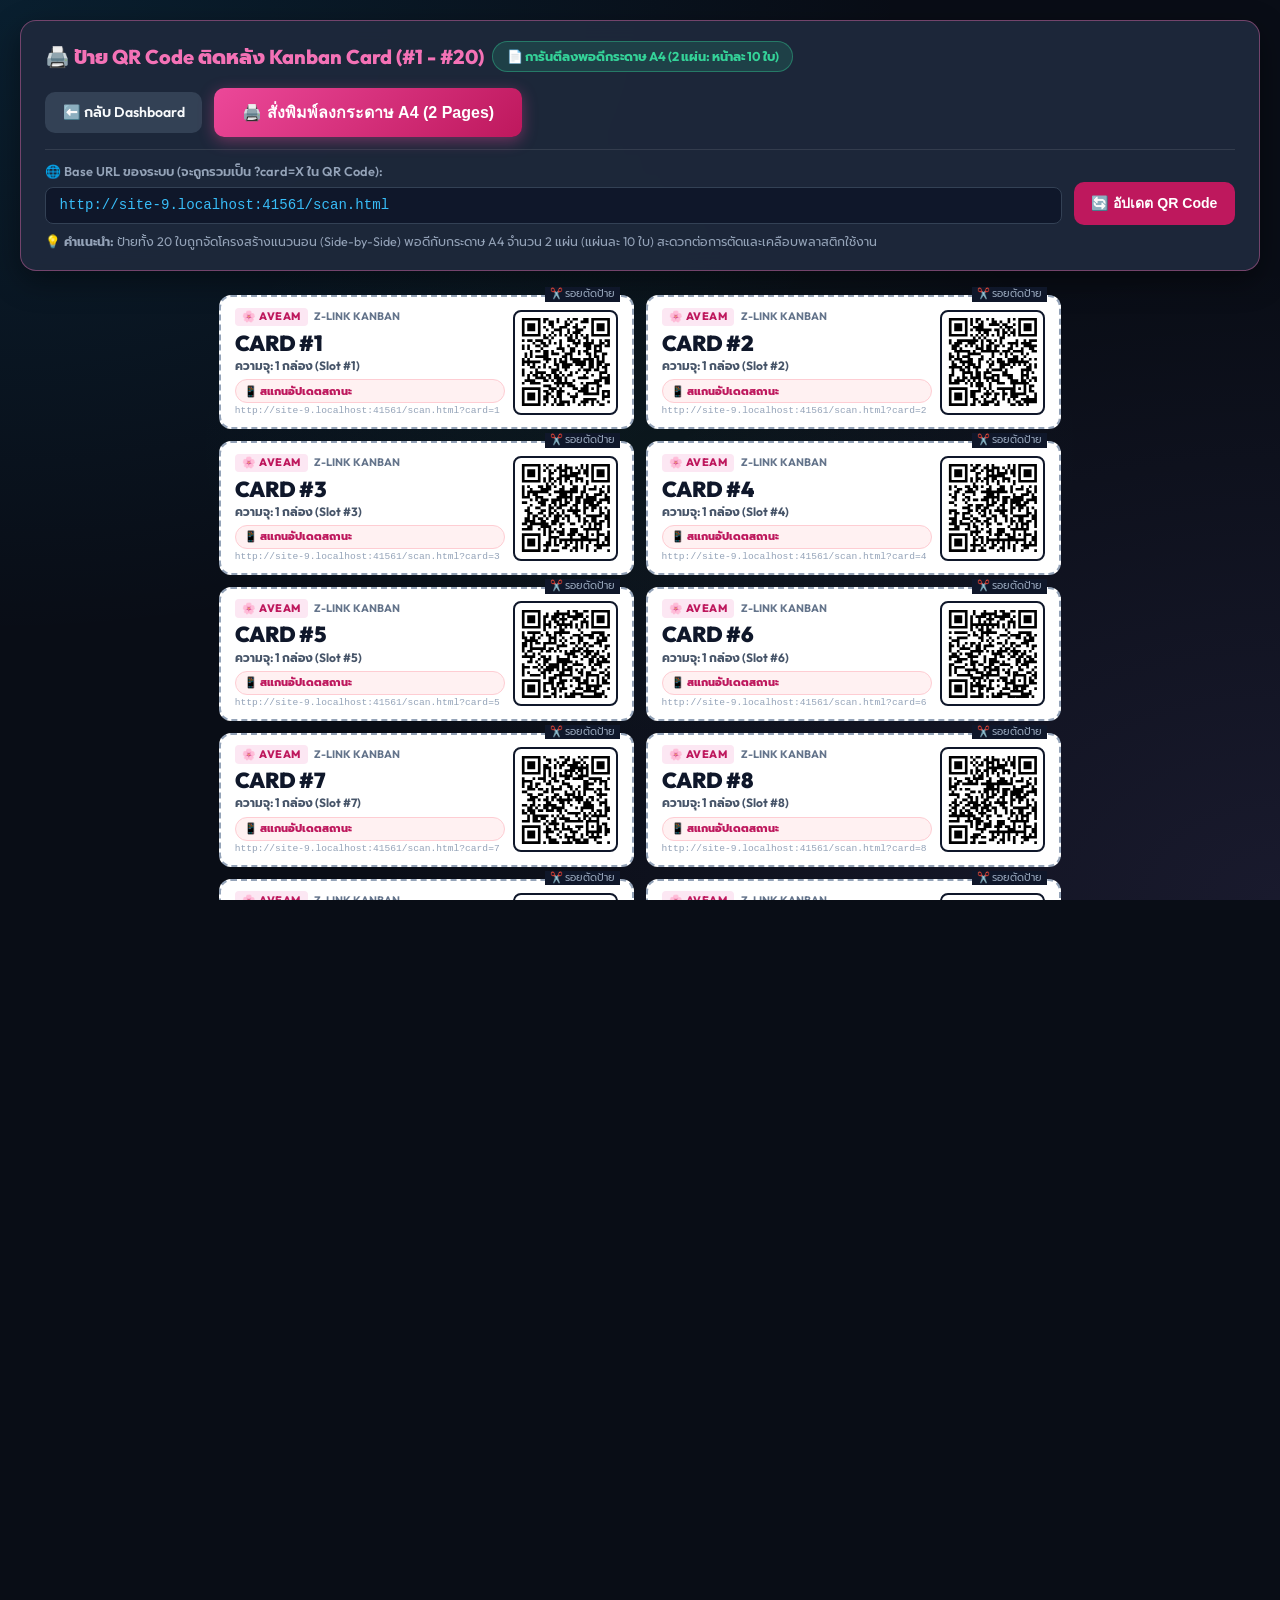
==== commit 25c1658e: "fix(ui): change Total 6 to cyan matching RUNNING and rename โต๊ะประกอบ to ประกอบงาน (Assembly)" ====
--- a/print-qr.html
+++ b/print-qr.html
@@ -4,7 +4,7 @@
   <meta charset="UTF-8">
   <meta name="viewport" content="width=device-width, initial-scale=1.0">
   <title>Z-LINK Kanban Cards - QR Code Printable Labels (A4 Single Page) | Aveam</title>
-  <link rel="stylesheet" href="css/style.css?v=20261001_v7">
+  <link rel="stylesheet" href="css/style.css?v=20261001_v8">
   <style>
     /* Global Page Styling */
     body {
--- a/css/style.css
+++ b/css/style.css
@@ -1280,19 +1280,20 @@
   flex-shrink: 0;
 }
 
-.op-stat-divider-gold {
-  background: rgba(251, 191, 36, 0.35);
+.op-stat-divider-gold,
+.op-stat-divider-cyan {
+  background: rgba(56, 189, 248, 0.35);
 }
 
 .op-stat-total .total-label {
-  color: #fbbf24;
+  color: #38bdf8;
   font-weight: 800;
 }
 
 .op-stat-total .total-val {
-  color: #fbbf24;
+  color: #38bdf8;
   font-size: 1.85rem;
-  text-shadow: 0 0 10px rgba(251, 191, 36, 0.35);
+  text-shadow: 0 0 12px rgba(56, 189, 248, 0.4);
 }
 
 .info-card-subtext {
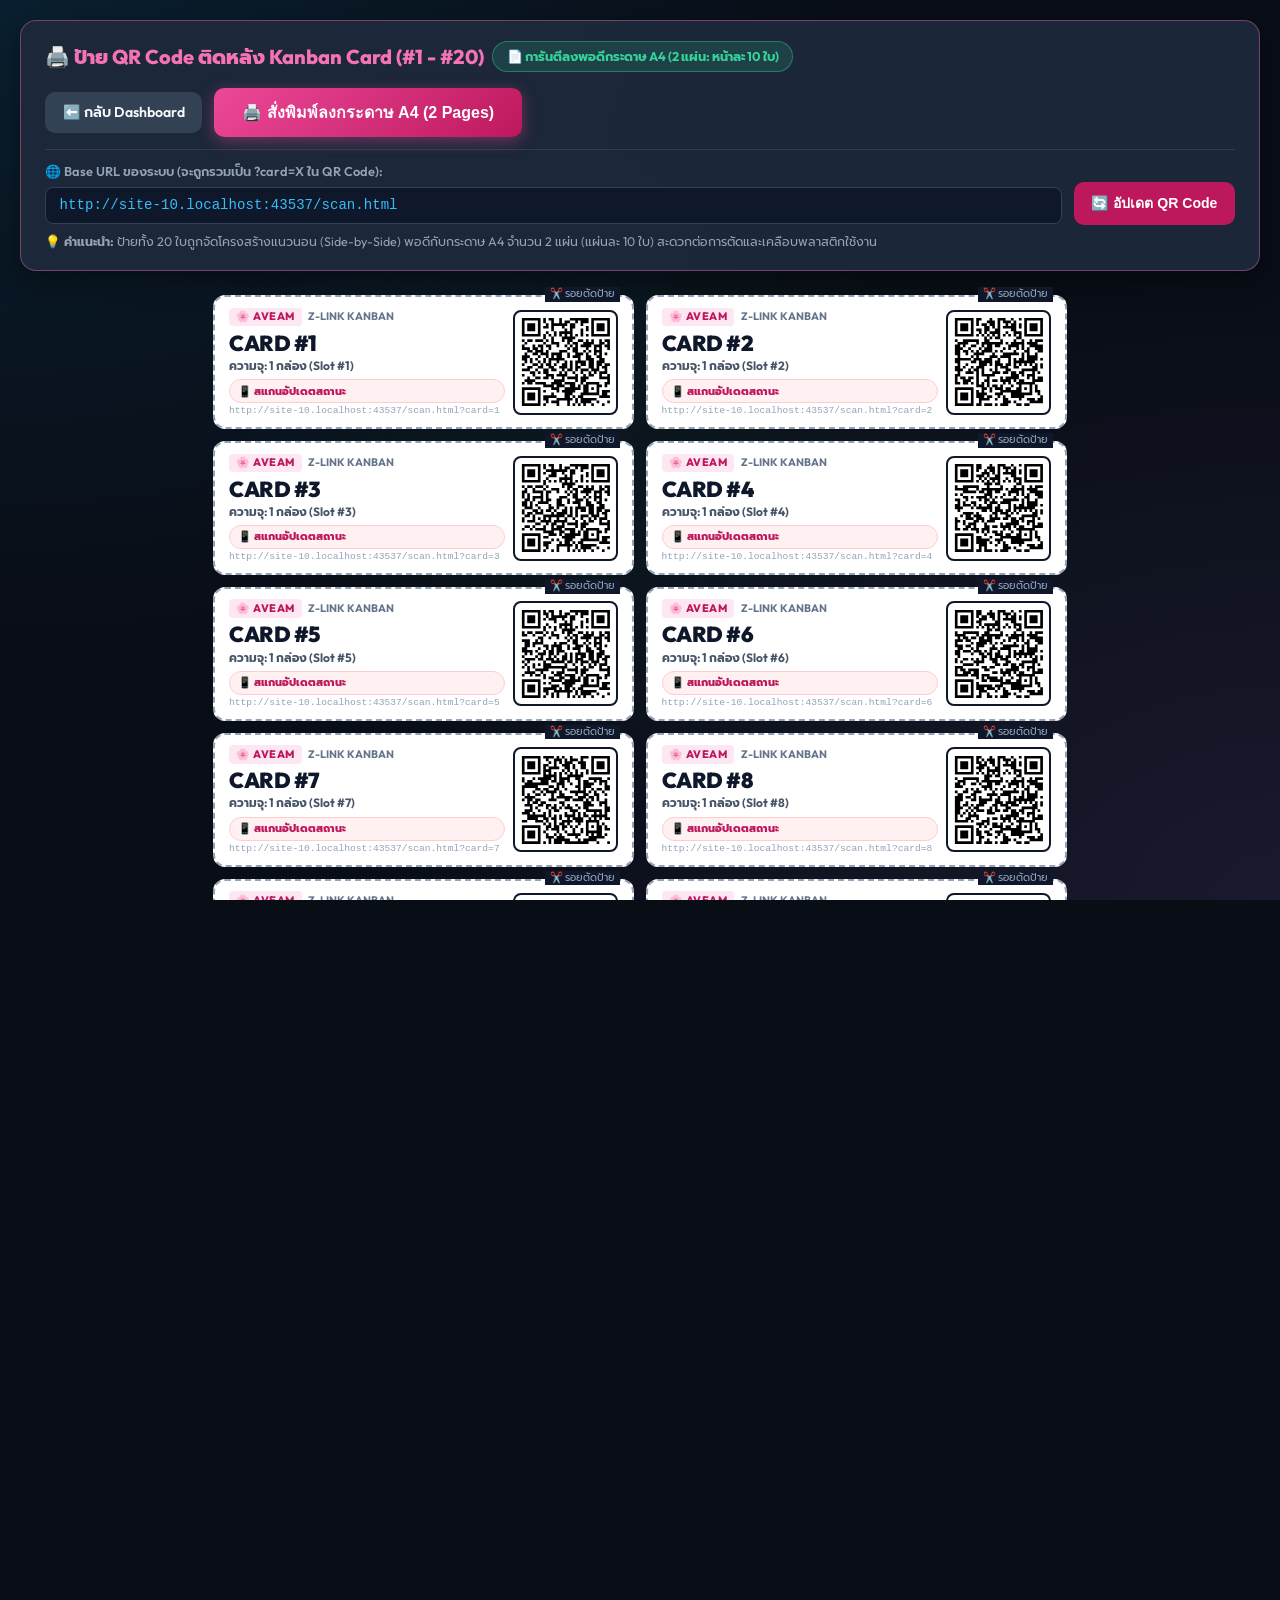
==== commit dcf1c246: "feat(mobile): color card selector buttons by current status and highlight active selection" ====
--- a/print-qr.html
+++ b/print-qr.html
@@ -4,7 +4,7 @@
   <meta charset="UTF-8">
   <meta name="viewport" content="width=device-width, initial-scale=1.0">
   <title>Z-LINK Kanban Cards - QR Code Printable Labels (A4 Single Page) | Aveam</title>
-  <link rel="stylesheet" href="css/style.css?v=20261001_v8">
+  <link rel="stylesheet" href="css/style.css?v=20261001_v9">
   <style>
     /* Global Page Styling */
     body {
--- a/css/style.css
+++ b/css/style.css
@@ -945,22 +945,138 @@
   gap: 0.5rem;
 }
 
+/* Card Status Color Legend */
+.card-status-legend {
+  display: flex;
+  flex-wrap: wrap;
+  align-items: center;
+  justify-content: center;
+  gap: 0.35rem 0.65rem;
+  margin: 0.4rem 0 0.85rem 0;
+  padding: 0.45rem 0.65rem;
+  background: rgba(15, 23, 42, 0.65);
+  border: 1px solid var(--border-glass);
+  border-radius: 10px;
+  font-size: 0.73rem;
+  font-weight: 600;
+  color: var(--text-muted);
+}
+
+.legend-item {
+  display: inline-flex;
+  align-items: center;
+  gap: 0.3rem;
+}
+
+.legend-dot {
+  width: 9px;
+  height: 9px;
+  border-radius: 50%;
+  display: inline-block;
+  box-shadow: 0 1px 2px rgba(0, 0, 0, 0.25);
+}
+
+.legend-dot.status-job { background: #64748b; }
+.legend-dot.status-cnc { background: #38bdf8; }
+.legend-dot.status-assy { background: #2563eb; }
+.legend-dot.status-qa { background: #f97316; }
+.legend-dot.status-fg { background: #10b981; }
+.legend-dot.status-shipped { background: #a855f7; }
+
+body.theme-sakura-pink .card-status-legend {
+  background: rgba(255, 255, 255, 0.75);
+  border: 1px solid rgba(244, 114, 182, 0.3);
+  color: #475569;
+}
+
+/* Base Card Number Buttons */
 .btn-card-num {
-  padding: 0.6rem;
+  padding: 0.6rem 0.2rem;
   font-size: 1rem;
   font-weight: 700;
   background: rgba(30, 41, 59, 0.8);
-  border: 1px solid var(--border-glass);
+  border: 1.5px solid var(--border-glass);
   color: var(--text-main);
   border-radius: 10px;
   cursor: pointer;
-  transition: all 0.2s ease;
-}
-
+  transition: transform 0.15s ease, box-shadow 0.15s ease, filter 0.15s ease;
+  box-shadow: 0 2px 4px rgba(0, 0, 0, 0.1);
+  display: inline-flex;
+  align-items: center;
+  justify-content: center;
+}
+
+/* Status-specific button colors:
+   1. Job Board: สีเทา
+   2. CNC: สีฟ้าอ่อน
+   3. Assembly: สีน้ำเงิน
+   4. QA: สีส้ม
+   5. ชั้นวาง FG: สีเขียว
+   6. Ship: สีม่วง
+*/
+.btn-card-num.status-job,
+body.theme-sakura-pink .btn-card-num.status-job {
+  background: linear-gradient(135deg, #64748b, #475569);
+  color: #ffffff;
+  border-color: #334155;
+}
+
+.btn-card-num.status-cnc,
+body.theme-sakura-pink .btn-card-num.status-cnc {
+  background: linear-gradient(135deg, #38bdf8, #0ea5e9);
+  color: #082f49;
+  border-color: #0284c7;
+  font-weight: 800;
+}
+
+.btn-card-num.status-assy,
+body.theme-sakura-pink .btn-card-num.status-assy {
+  background: linear-gradient(135deg, #2563eb, #1d4ed8);
+  color: #ffffff;
+  border-color: #1e40af;
+}
+
+.btn-card-num.status-qa,
+body.theme-sakura-pink .btn-card-num.status-qa {
+  background: linear-gradient(135deg, #f97316, #ea580c);
+  color: #ffffff;
+  border-color: #c2410c;
+}
+
+.btn-card-num.status-fg,
+body.theme-sakura-pink .btn-card-num.status-fg {
+  background: linear-gradient(135deg, #10b981, #059669);
+  color: #ffffff;
+  border-color: #047857;
+}
+
+.btn-card-num.status-shipped,
+body.theme-sakura-pink .btn-card-num.status-shipped {
+  background: linear-gradient(135deg, #a855f7, #7e22ce);
+  color: #ffffff;
+  border-color: #6b21a8;
+}
+
+.btn-card-num:hover {
+  filter: brightness(1.12);
+  transform: translateY(-1px);
+}
+
+/* Active card selection highlighting (retains card status color while showing bold highlight ring) */
 .btn-card-num.active {
-  background: var(--accent-cyan);
-  color: #0f172a;
-  border-color: var(--accent-cyan);
+  transform: scale(1.12);
+  box-shadow: 0 0 0 2.5px #0f172a, 0 0 0 5px #38bdf8, 0 8px 18px rgba(0, 0, 0, 0.45);
+  font-weight: 900;
+  z-index: 10;
+  position: relative;
+}
+
+body.theme-sakura-pink .btn-card-num.active {
+  transform: scale(1.12);
+  box-shadow: 0 0 0 2.5px #ffffff, 0 0 0 5px #e11d48, 0 8px 18px rgba(225, 29, 72, 0.45);
+  font-weight: 900;
+  z-index: 10;
+  position: relative;
 }
 
 /* ==========================================================================
@@ -1132,10 +1248,11 @@
 }
 
 body.theme-sakura-pink .btn-card-num.active {
-  background: linear-gradient(135deg, #ec4899, #db2777);
-  color: #ffffff;
-  border-color: #be185d;
-  box-shadow: 0 4px 12px rgba(219, 39, 119, 0.4);
+  transform: scale(1.12);
+  box-shadow: 0 0 0 2.5px #ffffff, 0 0 0 5px #e11d48, 0 8px 18px rgba(225, 29, 72, 0.45);
+  font-weight: 900;
+  z-index: 10;
+  position: relative;
 }
 
 body.theme-sakura-pink .btn-undo-action {
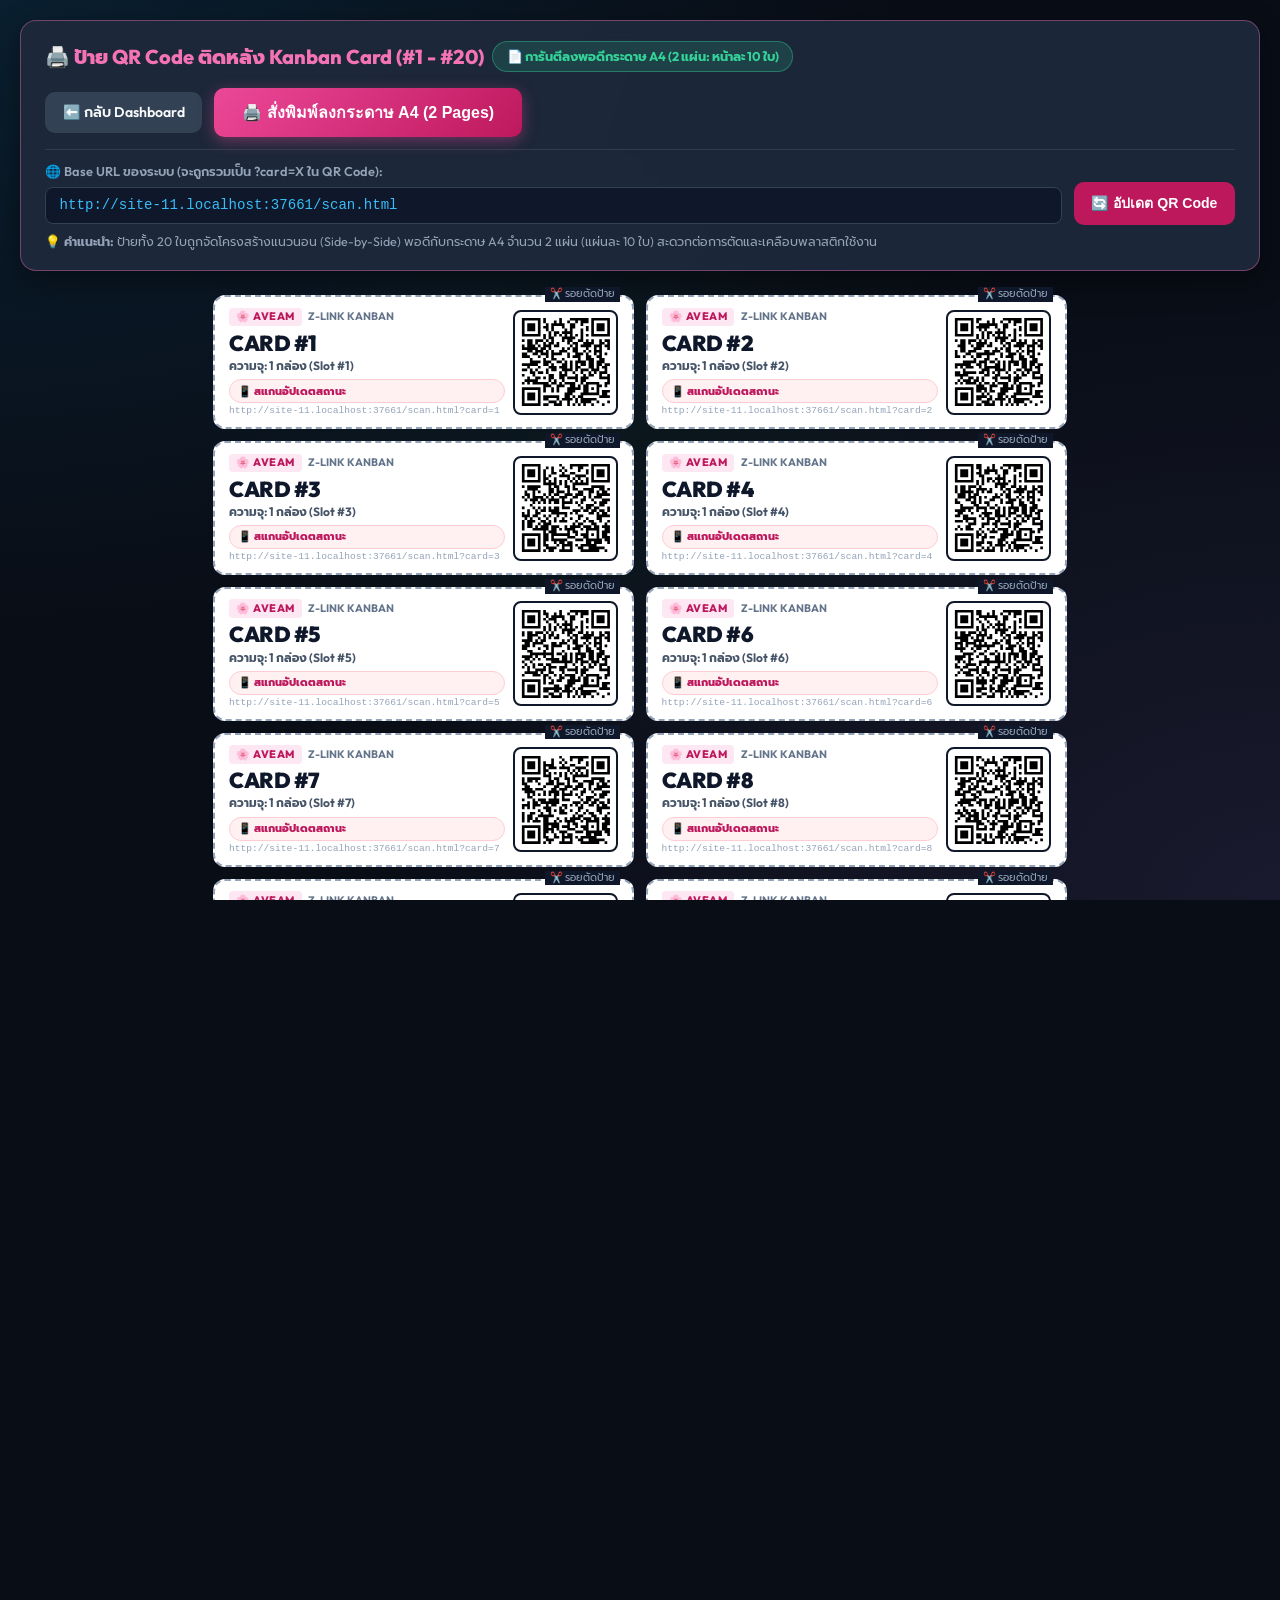
==== commit 7541255a: "feat(mobile): add สถานะทีมประกอบ card for updating CNC, Assembly and Training operator counts" ====
--- a/print-qr.html
+++ b/print-qr.html
@@ -4,7 +4,7 @@
   <meta charset="UTF-8">
   <meta name="viewport" content="width=device-width, initial-scale=1.0">
   <title>Z-LINK Kanban Cards - QR Code Printable Labels (A4 Single Page) | Aveam</title>
-  <link rel="stylesheet" href="css/style.css?v=20261001_v9">
+  <link rel="stylesheet" href="css/style.css?v=20261001_v10">
   <style>
     /* Global Page Styling */
     body {
--- a/css/style.css
+++ b/css/style.css
@@ -1589,6 +1589,196 @@
   border-width: 2.5px;
 }
 
+/* ==========================================================================
+   TEAM OPERATOR STATUS CONTROLLER (สถานะทีมประกอบ)
+   ========================================================================== */
+
+.team-status-section {
+  margin-top: 1.25rem;
+  background: rgba(255, 255, 255, 0.88);
+  border: 1px solid rgba(244, 114, 182, 0.35);
+  border-radius: 16px;
+  padding: 1.25rem;
+  box-shadow: 0 8px 24px rgba(219, 39, 119, 0.12);
+  backdrop-filter: blur(12px);
+}
+
+.team-status-title {
+  font-size: 0.95rem;
+  color: #9d174d;
+  font-weight: 800;
+  text-align: center;
+  margin-bottom: 0.25rem;
+}
+
+.team-status-subtitle {
+  font-size: 0.75rem;
+  color: #831843;
+  text-align: center;
+  margin-bottom: 1rem;
+  opacity: 0.85;
+}
+
+.team-stepper-list {
+  display: flex;
+  flex-direction: column;
+  gap: 0.65rem;
+}
+
+.team-stepper-row {
+  display: flex;
+  align-items: center;
+  justify-content: space-between;
+  background: rgba(255, 241, 242, 0.6);
+  border: 1px solid rgba(244, 114, 182, 0.3);
+  border-radius: 12px;
+  padding: 0.65rem 0.85rem;
+}
+
+.team-role-label {
+  display: flex;
+  align-items: center;
+  gap: 0.5rem;
+  font-size: 0.88rem;
+  font-weight: 700;
+  color: #1e293b;
+}
+
+.team-role-icon {
+  font-size: 1.1rem;
+}
+
+.team-counter-box {
+  display: flex;
+  align-items: center;
+  gap: 0.4rem;
+}
+
+.btn-counter-step {
+  width: 36px;
+  height: 36px;
+  border-radius: 9px;
+  border: 1.5px solid rgba(244, 114, 182, 0.45);
+  background: #ffffff;
+  color: #9d174d;
+  font-size: 1.25rem;
+  font-weight: 800;
+  display: flex;
+  align-items: center;
+  justify-content: center;
+  cursor: pointer;
+  transition: all 0.15s ease;
+  user-select: none;
+  box-shadow: 0 1px 3px rgba(0, 0, 0, 0.08);
+}
+
+.btn-counter-step:active {
+  transform: scale(0.9);
+  background: rgba(244, 114, 182, 0.25);
+}
+
+.team-counter-input {
+  width: 46px;
+  height: 36px;
+  text-align: center;
+  font-size: 1.15rem;
+  font-weight: 800;
+  color: #0f172a;
+  background: #ffffff;
+  border: 1.5px solid rgba(244, 114, 182, 0.35);
+  border-radius: 9px;
+  outline: none;
+  padding: 0;
+  -moz-appearance: textfield;
+}
+
+.team-counter-input::-webkit-outer-spin-button,
+.team-counter-input::-webkit-inner-spin-button {
+  -webkit-appearance: none;
+  margin: 0;
+}
+
+.team-counter-input:focus {
+  border-color: #ec4899;
+  box-shadow: 0 0 0 2px rgba(236, 72, 153, 0.25);
+}
+
+.team-total-row {
+  display: flex;
+  align-items: center;
+  justify-content: space-between;
+  margin-top: 0.85rem;
+  padding: 0.65rem 0.85rem;
+  background: linear-gradient(135deg, rgba(56, 189, 248, 0.15), rgba(14, 165, 233, 0.08));
+  border: 1.5px solid rgba(56, 189, 248, 0.4);
+  border-radius: 12px;
+}
+
+.team-total-label {
+  font-size: 0.88rem;
+  font-weight: 700;
+  color: #0369a1;
+}
+
+.team-total-val {
+  font-size: 1.3rem;
+  font-weight: 800;
+  color: #0284c7;
+}
+
+.btn-save-team-status {
+  width: 100%;
+  margin-top: 0.85rem;
+  padding: 0.85rem 1rem;
+  font-size: 0.95rem;
+  font-weight: 800;
+  border-radius: 12px;
+  border: none;
+  cursor: pointer;
+  background: linear-gradient(135deg, #0284c7, #0369a1);
+  color: #ffffff;
+  box-shadow: 0 4px 14px rgba(2, 132, 199, 0.35);
+  display: flex;
+  align-items: center;
+  justify-content: center;
+  gap: 0.5rem;
+  transition: all 0.2s ease;
+}
+
+.btn-save-team-status:active {
+  transform: scale(0.98);
+  box-shadow: 0 2px 6px rgba(2, 132, 199, 0.25);
+}
+
+/* Dark mode fallback for team-status-section if not sakura-pink */
+body:not(.theme-sakura-pink) .team-status-section {
+  background: var(--bg-card);
+  border: 1px solid var(--border-glass);
+}
+body:not(.theme-sakura-pink) .team-status-title {
+  color: var(--text-main);
+}
+body:not(.theme-sakura-pink) .team-status-subtitle {
+  color: var(--text-muted);
+}
+body:not(.theme-sakura-pink) .team-stepper-row {
+  background: rgba(15, 23, 42, 0.6);
+  border-color: rgba(51, 65, 85, 0.8);
+}
+body:not(.theme-sakura-pink) .team-role-label {
+  color: #f1f5f9;
+}
+body:not(.theme-sakura-pink) .btn-counter-step {
+  background: #1e293b;
+  border-color: #334155;
+  color: #38bdf8;
+}
+body:not(.theme-sakura-pink) .team-counter-input {
+  background: #0f172a;
+  border-color: #334155;
+  color: #38bdf8;
+}
+
 /* Issue Modal Overlay */
 .modal-overlay {
   position: fixed;
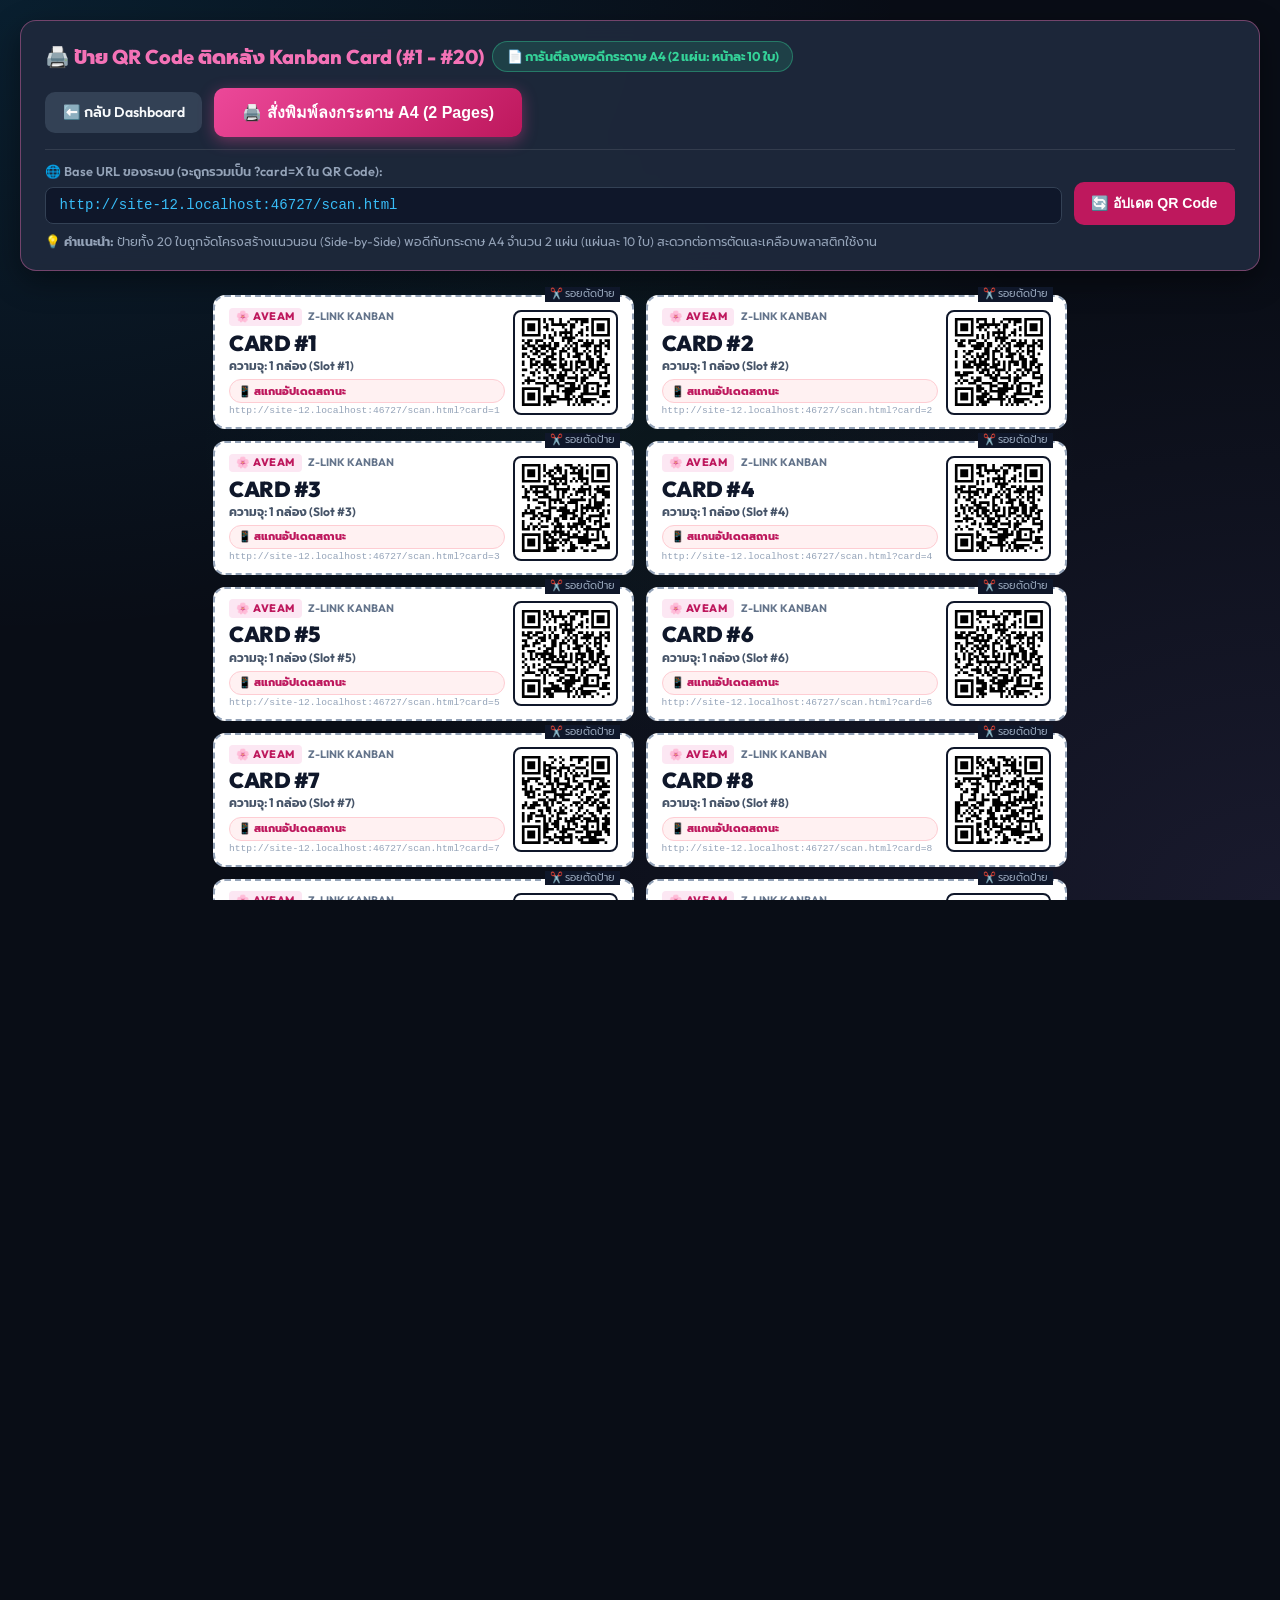
==== commit 5fbe9552: "feat(training): split training into CNC and Assembly on mobile, and display yellow trainee bracket a" ====
--- a/print-qr.html
+++ b/print-qr.html
@@ -4,7 +4,7 @@
   <meta charset="UTF-8">
   <meta name="viewport" content="width=device-width, initial-scale=1.0">
   <title>Z-LINK Kanban Cards - QR Code Printable Labels (A4 Single Page) | Aveam</title>
-  <link rel="stylesheet" href="css/style.css?v=20261001_v10">
+  <link rel="stylesheet" href="css/style.css?v=20261001_v11">
   <style>
     /* Global Page Styling */
     body {
--- a/css/style.css
+++ b/css/style.css
@@ -1413,6 +1413,27 @@
   text-shadow: 0 0 12px rgba(56, 189, 248, 0.4);
 }
 
+/* OJT / Trainee Stat Styling (Yellow highlight as in user example) */
+.op-stat-ojt .ojt-label {
+  color: #fbbf24;
+  font-weight: 800;
+}
+
+.op-stat-ojt .ojt-val {
+  color: #fbbf24;
+  font-size: 1.6rem;
+  font-weight: 800;
+  text-shadow: 0 0 10px rgba(251, 191, 36, 0.45);
+}
+
+.op-stat-trainee {
+  color: #fbbf24;
+  font-size: 1.15rem;
+  font-weight: 800;
+  margin-left: 3px;
+  text-shadow: 0 0 8px rgba(251, 191, 36, 0.45);
+}
+
 .info-card-subtext {
   font-size: 0.68rem;
   color: var(--text-dim);
@@ -1635,6 +1656,29 @@
   padding: 0.65rem 0.85rem;
 }
 
+.team-stepper-row-trainee {
+  background: rgba(254, 243, 199, 0.7);
+  border: 1.5px solid rgba(245, 158, 11, 0.45);
+}
+
+.team-stepper-row-trainee .team-role-label {
+  color: #92400e;
+}
+
+.team-stepper-row-trainee .btn-counter-step {
+  border-color: rgba(245, 158, 11, 0.5);
+  color: #b45309;
+}
+
+.team-stepper-row-trainee .btn-counter-step:active {
+  background: rgba(254, 243, 199, 0.95);
+}
+
+.team-stepper-row-trainee .team-counter-input {
+  border-color: rgba(245, 158, 11, 0.45);
+  color: #b45309;
+}
+
 .team-role-label {
   display: flex;
   align-items: center;
@@ -1777,6 +1821,21 @@
   background: #0f172a;
   border-color: #334155;
   color: #38bdf8;
+}
+body:not(.theme-sakura-pink) .team-stepper-row-trainee {
+  background: rgba(245, 158, 11, 0.12);
+  border-color: rgba(245, 158, 11, 0.45);
+}
+body:not(.theme-sakura-pink) .team-stepper-row-trainee .team-role-label {
+  color: #fbbf24;
+}
+body:not(.theme-sakura-pink) .team-stepper-row-trainee .btn-counter-step {
+  border-color: rgba(245, 158, 11, 0.5);
+  color: #fbbf24;
+}
+body:not(.theme-sakura-pink) .team-stepper-row-trainee .team-counter-input {
+  border-color: rgba(245, 158, 11, 0.4);
+  color: #fbbf24;
 }
 
 /* Issue Modal Overlay */
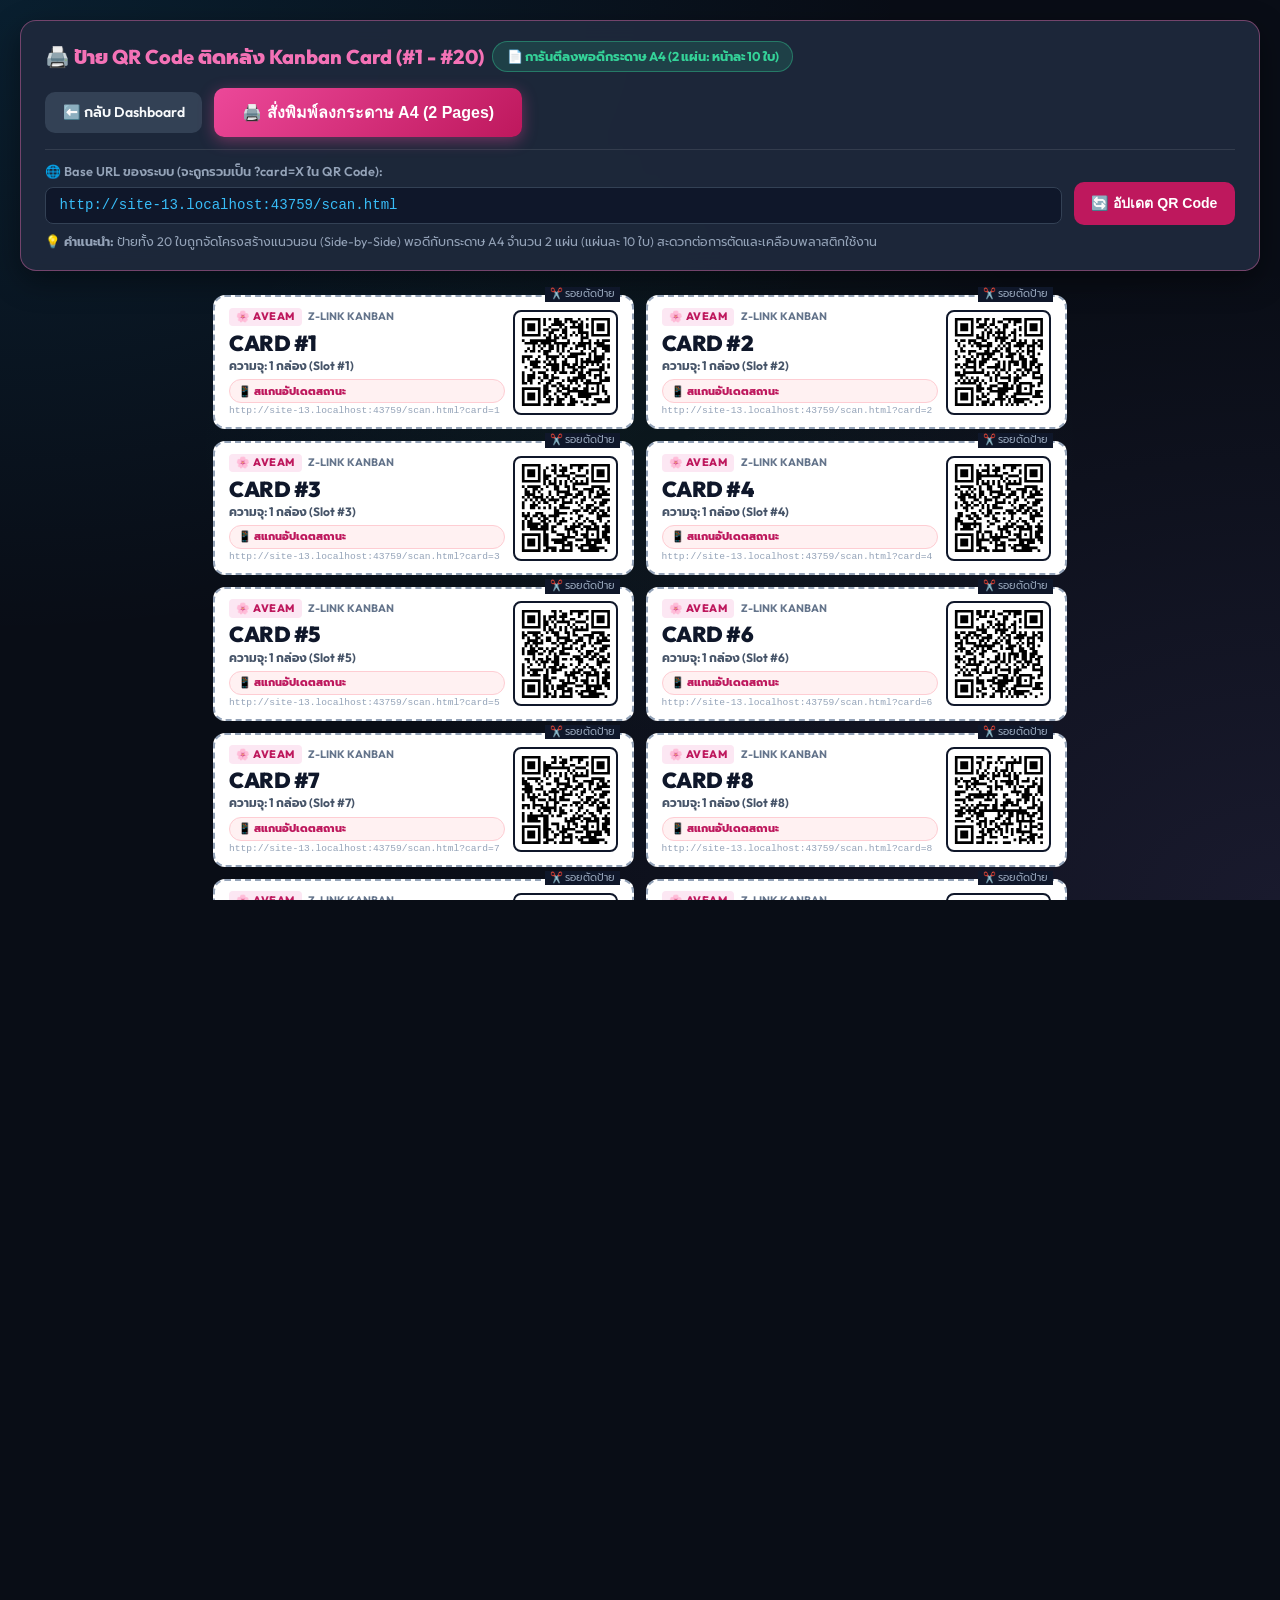
==== commit 9862d055: "fix(ui): keep card number on single line and align status badge cleanly to the right" ====
--- a/print-qr.html
+++ b/print-qr.html
@@ -4,7 +4,7 @@
   <meta charset="UTF-8">
   <meta name="viewport" content="width=device-width, initial-scale=1.0">
   <title>Z-LINK Kanban Cards - QR Code Printable Labels (A4 Single Page) | Aveam</title>
-  <link rel="stylesheet" href="css/style.css?v=20261001_v11">
+  <link rel="stylesheet" href="css/style.css?v=20261001_v12">
   <style>
     /* Global Page Styling */
     body {
--- a/css/style.css
+++ b/css/style.css
@@ -446,25 +446,37 @@
   display: flex;
   justify-content: space-between;
   align-items: center;
-  margin-bottom: 0.5rem;
+  gap: 0.5rem;
+  margin-bottom: 0.35rem;
+  width: 100%;
 }
 
 .card-number-tag {
-  font-size: 1.25rem;
+  font-size: 1.15rem;
   font-weight: 800;
   display: flex;
   align-items: center;
   gap: 0.35rem;
-  letter-spacing: 0.5px;
+  letter-spacing: 0.3px;
+  white-space: nowrap;
+  flex-shrink: 0;
 }
 
 .card-status-badge {
-  font-size: 0.7rem;
-  font-weight: 700;
-  text-transform: uppercase;
-  padding: 0.25rem 0.6rem;
+  font-size: 0.72rem;
+  font-weight: 700;
+  text-transform: none;
+  padding: 0.2rem 0.55rem;
   border-radius: 20px;
-  letter-spacing: 0.5px;
+  letter-spacing: 0.3px;
+  white-space: nowrap;
+  flex-shrink: 0;
+  margin-left: auto;
+  text-align: right;
+  display: inline-flex;
+  align-items: center;
+  gap: 0.25rem;
+  color: #cbd5e1;
 }
 
 .card-body {
@@ -1511,6 +1523,11 @@
   padding-right: 0.1rem;
 }
 
+.wip-sub-cards .kanban-card {
+  padding: 0.65rem 0.85rem;
+  border-radius: 11px;
+}
+
 .card-wip-cnc {
   border-color: rgba(56, 189, 248, 0.45);
 }
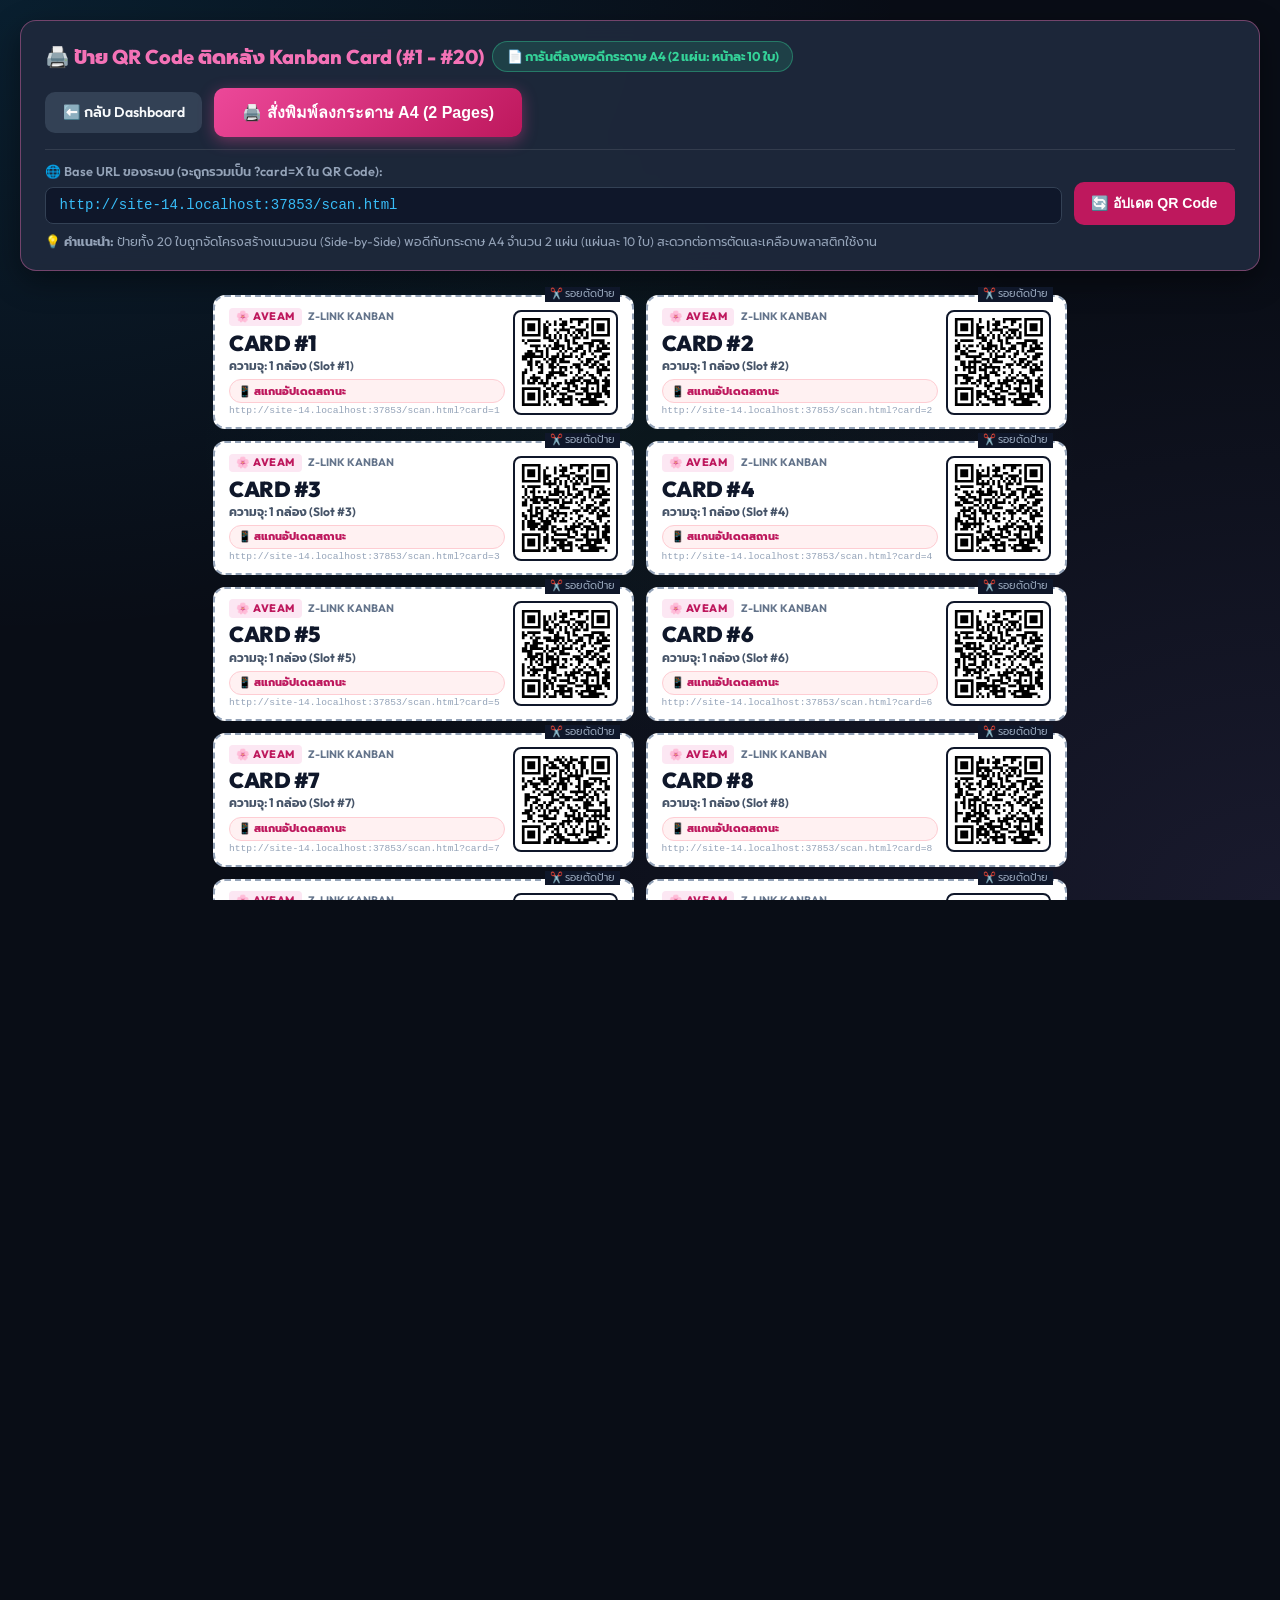
==== commit e4395db4: "fix(sync): insert missing ZLINK-KANBAN-STATE project in Supabase and enable auto-upsert cloud sync" ====
--- a/print-qr.html
+++ b/print-qr.html
@@ -4,7 +4,7 @@
   <meta charset="UTF-8">
   <meta name="viewport" content="width=device-width, initial-scale=1.0">
   <title>Z-LINK Kanban Cards - QR Code Printable Labels (A4 Single Page) | Aveam</title>
-  <link rel="stylesheet" href="css/style.css?v=20261001_v12">
+  <link rel="stylesheet" href="css/style.css?v=20261001_v13">
   <style>
     /* Global Page Styling */
     body {
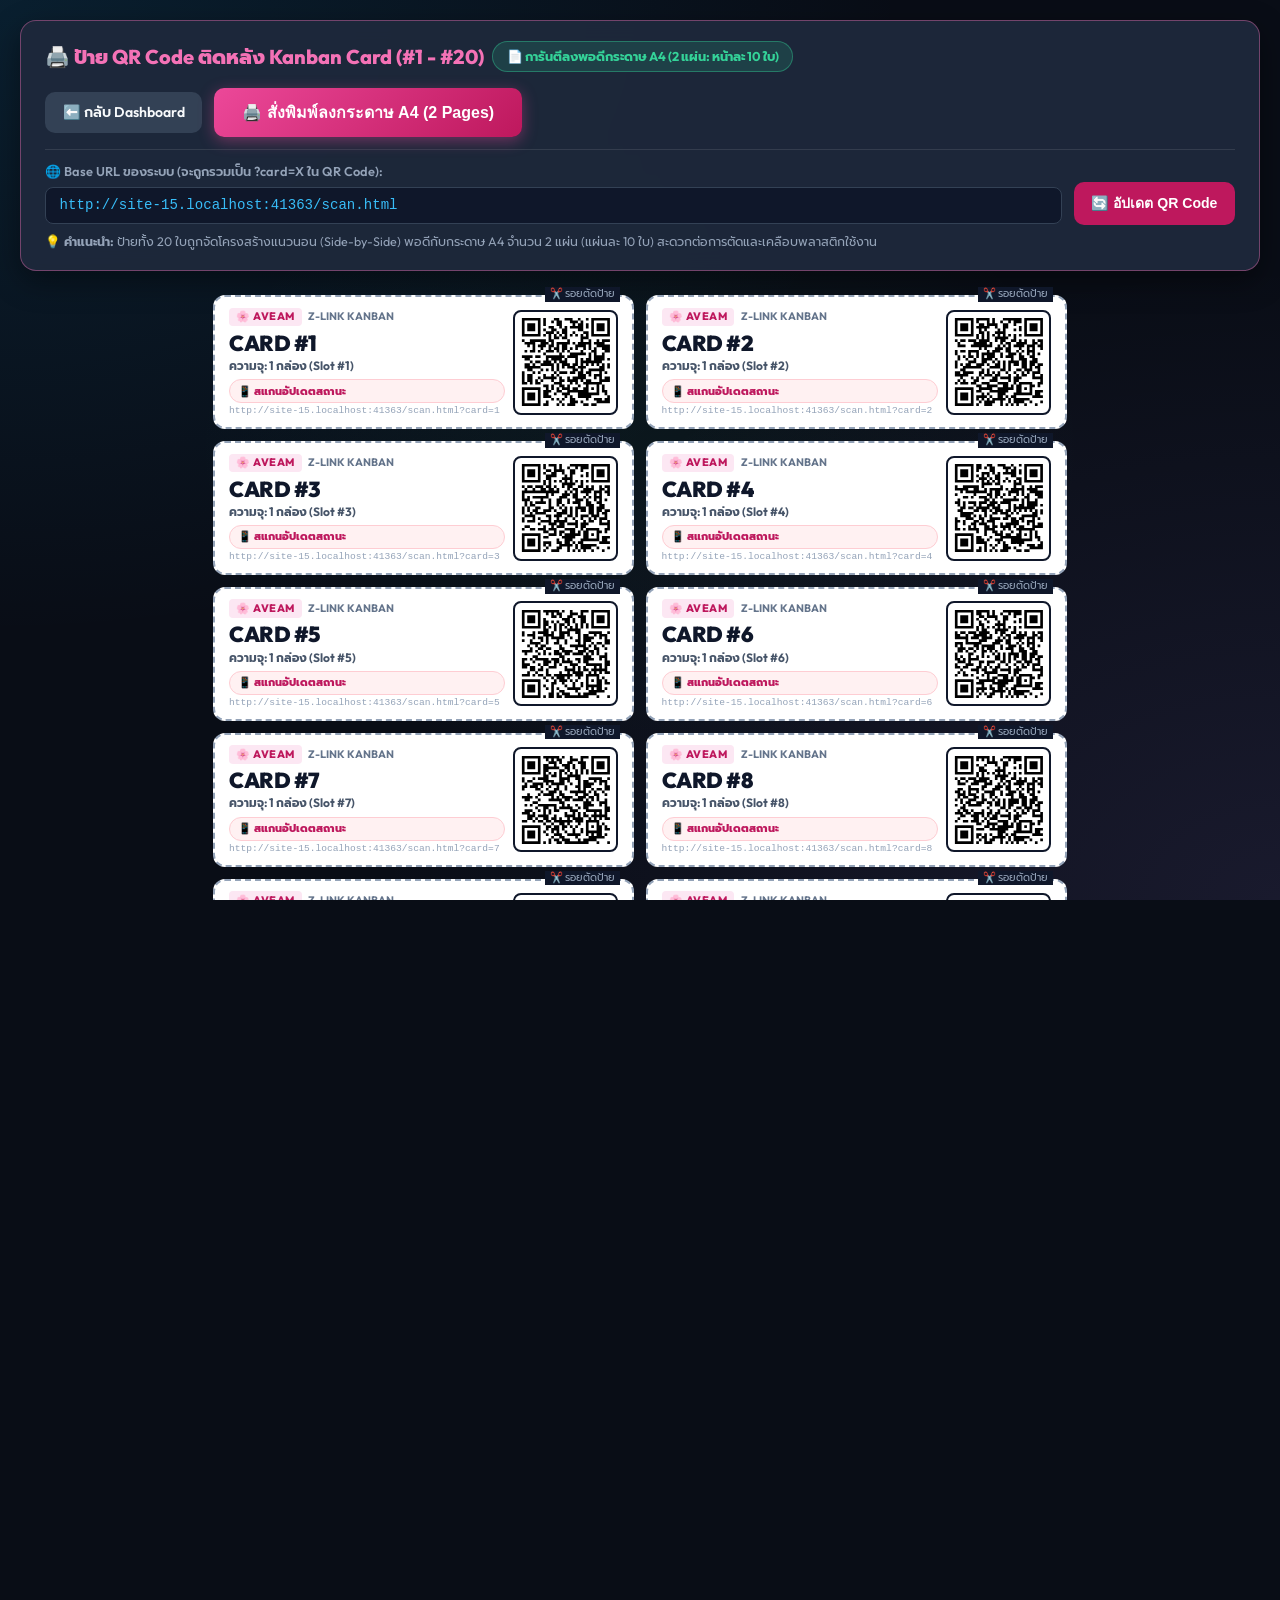
==== commit 4738978e: "feat(ui): display WIP sub-box cards in 2 columns when > 4 cards and remove redundant status badges" ====
--- a/print-qr.html
+++ b/print-qr.html
@@ -4,7 +4,7 @@
   <meta charset="UTF-8">
   <meta name="viewport" content="width=device-width, initial-scale=1.0">
   <title>Z-LINK Kanban Cards - QR Code Printable Labels (A4 Single Page) | Aveam</title>
-  <link rel="stylesheet" href="css/style.css?v=20261001_v13">
+  <link rel="stylesheet" href="css/style.css?v=20261001_v14">
   <style>
     /* Global Page Styling */
     body {
--- a/css/style.css
+++ b/css/style.css
@@ -400,6 +400,16 @@
   margin: 0.12rem 0;
 }
 
+.card-compact-subinfo {
+  font-size: 0.65rem;
+  font-weight: 600;
+  color: #94a3b8;
+  margin: 0.12rem 0;
+  white-space: nowrap;
+  overflow: hidden;
+  text-overflow: ellipsis;
+}
+
 .kanban-card.card-compact .card-time {
   font-size: 0.58rem;
   color: var(--text-dim);
@@ -1528,6 +1538,18 @@
   border-radius: 11px;
 }
 
+.wip-sub-cards.cards-grid-2col {
+  display: grid;
+  grid-template-columns: repeat(2, 1fr);
+  gap: 0.3rem;
+  align-content: start;
+}
+
+.wip-sub-cards.cards-grid-2col .kanban-card.card-compact {
+  padding: 0.32rem 0.45rem;
+  border-radius: 8px;
+}
+
 .card-wip-cnc {
   border-color: rgba(56, 189, 248, 0.45);
 }
@@ -2263,6 +2285,29 @@
   font-weight: 600;
 }
 
+.tv-embedded .card-compact-subinfo {
+  font-size: 0.85rem;
+  font-weight: 600;
+  color: #cbd5e1;
+}
+
+.tv-embedded .wip-sub-cards .card-compact-bignum {
+  font-size: 1.6rem;
+  line-height: 1;
+}
+
+.tv-embedded .wip-sub-cards .card-compact-brand {
+  font-size: 0.8rem;
+}
+
+.tv-embedded .wip-sub-cards .kanban-card.card-compact {
+  padding: 0.3rem 0.45rem;
+}
+
+.tv-embedded .wip-sub-cards .kanban-card.card-compact .card-time {
+  font-size: 0.68rem;
+}
+
 .tv-embedded .info-card-title {
   font-size: 1.15rem;
 }
